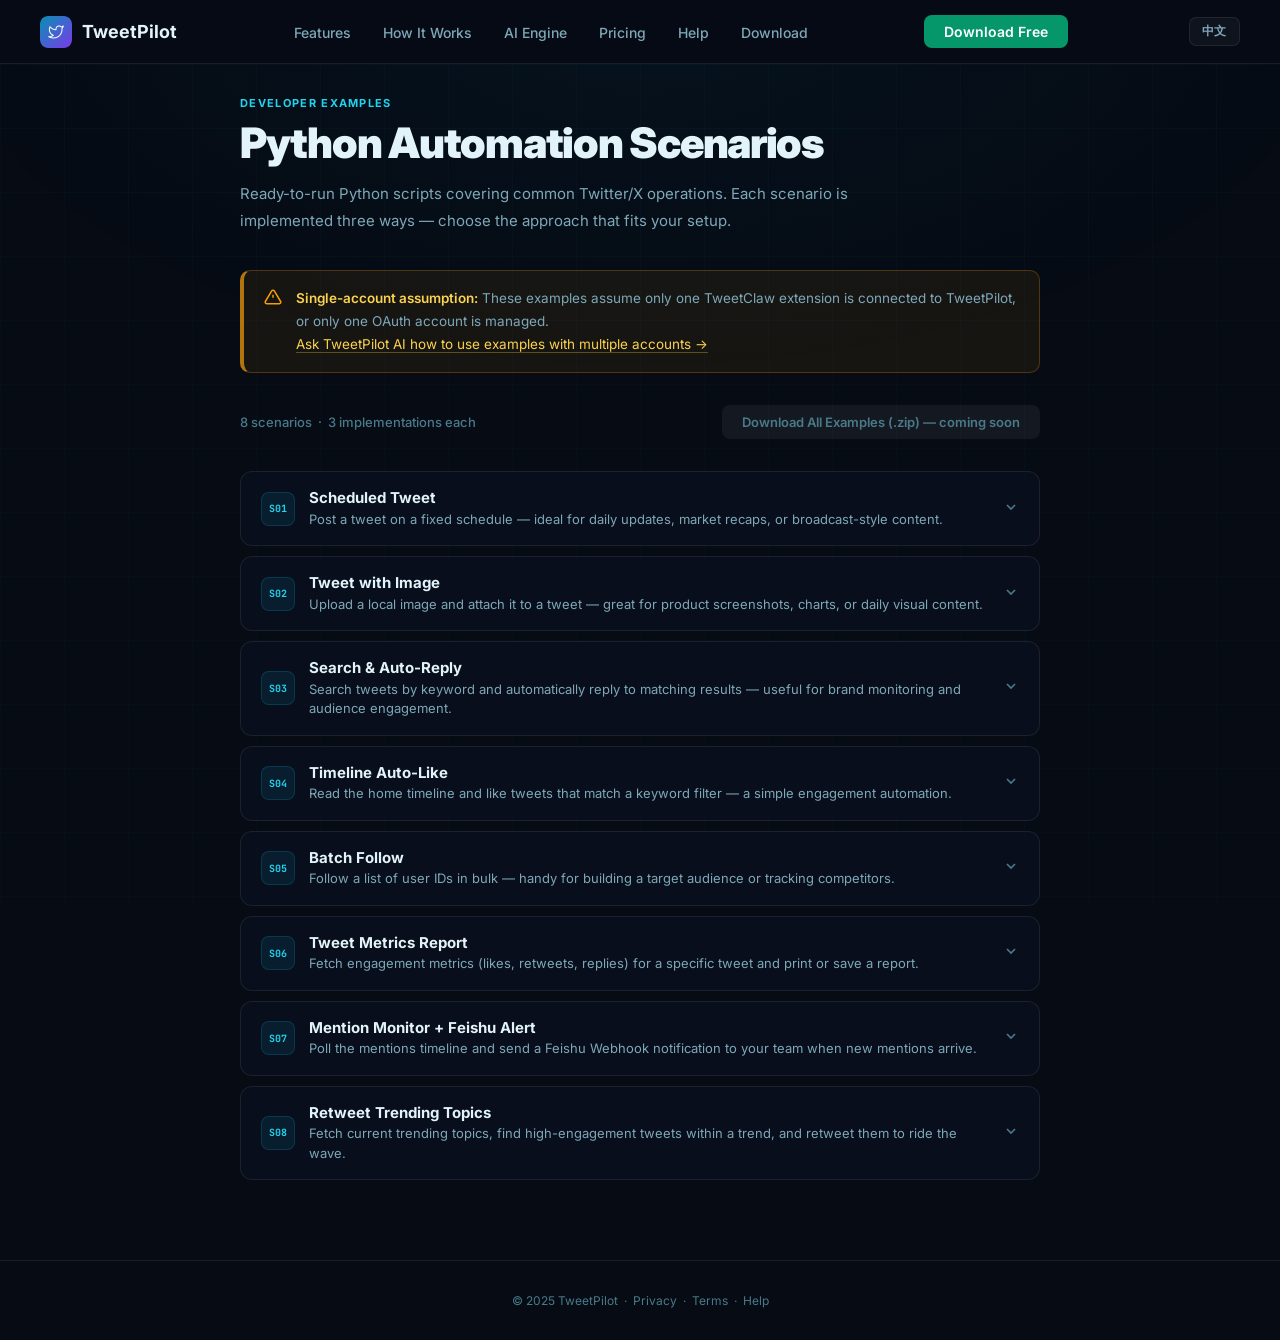
==== examples.html @ fc824ab6 "s07success" ====
<!DOCTYPE html>
<html lang="en" data-title-key="ex.page_title">
<head>
  <meta charset="UTF-8" />
  <meta name="viewport" content="width=device-width, initial-scale=1.0" />
  <title>Scenario Examples — TweetPilot</title>
  <script src="/i18n.js"></script>
  <link rel="icon" type="image/png" href="/logo.png" />
  <link rel="preconnect" href="https://fonts.googleapis.com" />
  <link rel="preconnect" href="https://fonts.gstatic.com" crossorigin />
  <link href="https://fonts.googleapis.com/css2?family=Inter:wght@300;400;500;600;700;800;900&family=JetBrains+Mono:wght@400;500&display=swap" rel="stylesheet" />
  <style>
    *, *::before, *::after { box-sizing: border-box; margin: 0; padding: 0; }
    :root {
      --color-primary: #0891B2; --color-secondary: #22D3EE; --color-cta: #059669; --color-cta-hover: #047857;
      --color-bg: #060B14; --color-bg-2: #0A1220; --color-bg-3: #0E1A2D;
      --color-surface: rgba(255,255,255,0.04); --color-border: rgba(255,255,255,0.08);
      --color-border-bright: rgba(34,211,238,0.25);
      --color-text: #E2F4F9; --color-text-muted: #7EA8B8; --color-text-dim: #4A7A8A;
      --clawbot: #34D399; --xdk: #60A5FA; --http: #A78BFA;
    }
    html { scroll-behavior: smooth; }
    body { font-family: 'Inter', sans-serif; background: var(--color-bg); color: var(--color-text); overflow-x: hidden; -webkit-font-smoothing: antialiased; }
    ::-webkit-scrollbar { width: 6px; } ::-webkit-scrollbar-track { background: var(--color-bg); } ::-webkit-scrollbar-thumb { background: var(--color-primary); border-radius: 3px; }

    .grid-bg { position: fixed; inset: 0; z-index: 0; pointer-events: none;
      background-image: linear-gradient(rgba(8,145,178,0.04) 1px, transparent 1px), linear-gradient(90deg, rgba(8,145,178,0.04) 1px, transparent 1px);
      background-size: 64px 64px; }
    .grid-bg::after { content: ''; position: absolute; inset: 0; background: radial-gradient(ellipse 80% 60% at 50% 0%, rgba(8,145,178,0.06) 0%, transparent 70%); }

    /* ── NAV ── */
    nav { position: fixed; top: 0; left: 0; right: 0; z-index: 100; display: flex; align-items: center; justify-content: space-between;
      padding: 0 40px; height: 64px; background: rgba(6,11,20,0.9); backdrop-filter: blur(20px); border-bottom: 1px solid var(--color-border); }
    .nav-logo { display: flex; align-items: center; gap: 10px; font-size: 18px; font-weight: 700; color: var(--color-text); text-decoration: none; }
    .nav-links { display: flex; align-items: center; gap: 32px; list-style: none; }
    .nav-links a { color: var(--color-text-muted); text-decoration: none; font-size: 14px; font-weight: 500; transition: color 200ms; }
    .nav-links a:hover, .nav-links a.active { color: var(--color-secondary); }
    .nav-cta { background: var(--color-cta); color: white; font-size: 14px; font-weight: 600; padding: 8px 20px; border-radius: 8px; text-decoration: none; transition: all 200ms; }
    .nav-cta:hover { background: var(--color-cta-hover); transform: translateY(-1px); }
    .nav-lang-toggle { background: var(--color-surface); color: var(--color-text-muted); font-size: 12px; font-weight: 700; letter-spacing: 0.05em; padding: 5px 12px; border-radius: 7px; border: 1px solid var(--color-border); cursor: pointer; transition: all 200ms ease; margin-left: 4px; }
    .nav-lang-toggle:hover { color: var(--color-secondary); border-color: var(--color-border-bright); }

    /* ── PAGE WRAPPER ── */
    .page-wrapper { position: relative; z-index: 1; max-width: 880px; margin: 0 auto; padding: 96px 40px 80px; }

    /* ── SECTION HEADER ── */
    .section-badge { font-size: 11px; font-weight: 700; letter-spacing: 0.12em; text-transform: uppercase; color: var(--color-secondary); margin-bottom: 10px; display: block; }
    .section-title { font-size: clamp(26px, 3.5vw, 42px); font-weight: 900; line-height: 1.1; letter-spacing: -0.03em; margin-bottom: 14px; }
    .section-intro { font-size: 15px; color: var(--color-text-muted); line-height: 1.8; margin-bottom: 36px; max-width: 660px; }

    /* ── WARNING BANNER ── */
    .warning-banner {
      display: flex; align-items: flex-start; gap: 14px;
      background: rgba(245,158,11,0.07); border: 1px solid rgba(245,158,11,0.25);
      border-left: 4px solid rgba(245,158,11,0.7);
      border-radius: 10px; padding: 16px 20px; margin-bottom: 32px;
    }
    .warning-banner-icon { flex-shrink: 0; margin-top: 1px; color: #F59E0B; }
    .warning-banner-body { font-size: 13.5px; line-height: 1.7; color: var(--color-text-muted); }
    .warning-banner-body strong { color: #FCD34D; font-weight: 600; }
    .warning-banner-body a { color: #FCD34D; text-decoration: none; border-bottom: 1px solid rgba(252,211,77,0.3); transition: border-color 180ms; }
    .warning-banner-body a:hover { border-color: #FCD34D; }

    /* ── TOP-ROW ACTIONS ── */
    .top-actions { display: flex; align-items: center; justify-content: space-between; flex-wrap: wrap; gap: 12px; margin-bottom: 32px; }
    .top-actions-label { font-size: 13px; color: var(--color-text-dim); font-weight: 500; }
    .btn-download-all {
      display: inline-flex; align-items: center; gap: 8px;
      background: var(--color-cta); color: white; font-size: 13px; font-weight: 600;
      padding: 9px 20px; border-radius: 8px; text-decoration: none; cursor: pointer;
      border: none; transition: all 200ms;
    }
    .btn-download-all:hover { background: var(--color-cta-hover); transform: translateY(-1px); }
    .btn-download-all.disabled { background: rgba(255,255,255,0.06); color: var(--color-text-dim); cursor: default; pointer-events: none; }

    /* ── SCENARIO ACCORDION ── */
    .scenario-list { display: flex; flex-direction: column; gap: 10px; }

    .scenario-card { border: 1px solid var(--color-border); border-radius: 12px; overflow: hidden; background: rgba(10,18,32,0.6); transition: border-color 200ms; }
    .scenario-card:hover { border-color: rgba(8,145,178,0.25); }
    .scenario-card.open { border-color: rgba(8,145,178,0.3); }

    .scenario-header {
      display: flex; align-items: center; gap: 14px;
      padding: 16px 20px; cursor: pointer; user-select: none;
      transition: background 180ms;
    }
    .scenario-header:hover { background: rgba(8,145,178,0.05); }

    .scenario-num {
      flex-shrink: 0; width: 34px; height: 34px; border-radius: 8px;
      background: rgba(8,145,178,0.12); border: 1px solid rgba(8,145,178,0.25);
      color: var(--color-secondary); font-family: 'JetBrains Mono', monospace;
      font-size: 10px; font-weight: 700; display: flex; align-items: center; justify-content: center;
      letter-spacing: 0.02em;
    }
    .scenario-info { flex: 1; min-width: 0; }
    .scenario-name { font-size: 15px; font-weight: 700; color: var(--color-text); line-height: 1.3; }
    .scenario-desc { font-size: 13px; color: var(--color-text-muted); margin-top: 2px; line-height: 1.5; }
    .scenario-chevron { flex-shrink: 0; color: var(--color-text-dim); transition: transform 250ms ease; }
    .scenario-card.open .scenario-chevron { transform: rotate(180deg); }

    /* ── SCENARIO BODY ── */
    .scenario-body { max-height: 0; overflow: hidden; transition: max-height 250ms ease; }
    .scenario-body-inner { padding: 0 20px 20px; border-top: 1px solid var(--color-border); padding-top: 20px; }

    /* ── TAB BAR ── */
    .tab-bar { display: flex; align-items: center; gap: 4px; margin-bottom: 16px; flex-wrap: wrap; }
    .tab-btn {
      display: inline-flex; align-items: center; gap: 6px;
      padding: 6px 14px; border-radius: 7px; font-size: 12px; font-weight: 700;
      letter-spacing: 0.04em; cursor: pointer; border: 1px solid transparent;
      background: rgba(255,255,255,0.04); color: var(--color-text-dim);
      transition: all 180ms; white-space: nowrap;
    }
    .tab-btn:hover { color: var(--color-text-muted); background: rgba(255,255,255,0.07); }
    .tab-btn.active[data-sdk="clawbot"] { background: rgba(52,211,153,0.1); border-color: rgba(52,211,153,0.3); color: var(--clawbot); }
    .tab-btn.active[data-sdk="xdk"]     { background: rgba(96,165,250,0.1); border-color: rgba(96,165,250,0.3); color: var(--xdk); }
    .tab-btn.active[data-sdk="http"]    { background: rgba(167,139,250,0.1); border-color: rgba(167,139,250,0.3); color: var(--http); }

    .tab-dot { width: 6px; height: 6px; border-radius: 50%; background: currentColor; }

    /* ── CODE BLOCK ── */
    .code-wrap { position: relative; margin-bottom: 16px; }
    .code-block {
      background: #0A0F1A; border: 1px solid var(--color-border); border-radius: 10px;
      padding: 20px 20px 20px; overflow-x: auto; overflow-y: auto;
      max-height: 380px; min-height: 120px;
      font-family: 'JetBrains Mono', 'Fira Code', 'Courier New', monospace;
      font-size: 13px; line-height: 1.7; color: #94A3B8;
      white-space: pre;
    }
    .code-block .cm { color: #4A6B8A; font-style: italic; } /* comment */
    .copy-btn {
      position: absolute; top: 10px; right: 10px;
      background: rgba(8,145,178,0.12); border: 1px solid rgba(8,145,178,0.25);
      color: var(--color-text-muted); font-size: 11px; font-weight: 600;
      padding: 4px 10px; border-radius: 6px; cursor: pointer; transition: all 180ms;
    }
    .copy-btn:hover { background: rgba(8,145,178,0.22); color: var(--color-secondary); }

    /* ── HTTP TAB: CURL SUB-LABEL ── */
    .curl-label {
      font-size: 11px; font-weight: 700; letter-spacing: 0.1em; text-transform: uppercase;
      color: var(--color-text-dim); margin: 16px 0 8px;
    }

    /* ── HTTP NOTE ── */
    .http-note {
      display: flex; align-items: flex-start; gap: 8px;
      font-size: 13px; line-height: 1.6; color: var(--color-text-muted);
      background: rgba(96,165,250,0.07); border-left: 3px solid #60A5FA;
      border-radius: 4px; padding: 10px 12px; margin-bottom: 12px;
    }
    .http-note svg { flex-shrink: 0; margin-top: 2px; color: #60A5FA; }
    .http-note a { color: #60A5FA; text-decoration: underline; }

    /* ── PANE VISIBILITY ── */
    .tab-pane { display: none; }
    .tab-pane.active { display: block; }

    /* ── DOWNLOAD ROW ── */
    .download-row { display: flex; align-items: center; flex-wrap: wrap; gap: 8px; margin-top: 4px; }
    .download-row-label { font-size: 12px; color: var(--color-text-dim); margin-right: 4px; }
    .btn-dl {
      display: inline-flex; align-items: center; gap: 5px;
      padding: 5px 12px; border-radius: 6px; font-size: 12px; font-weight: 600;
      border: 1px solid var(--color-border); background: transparent;
      color: var(--color-text-muted); text-decoration: none; cursor: pointer;
      transition: all 180ms;
    }
    .btn-dl:hover { border-color: var(--color-border-bright); color: var(--color-secondary); }
    .btn-dl.clawbot:hover { border-color: rgba(52,211,153,0.4); color: var(--clawbot); }
    .btn-dl.xdk:hover     { border-color: rgba(96,165,250,0.4); color: var(--xdk); }
    .btn-dl.http:hover    { border-color: rgba(167,139,250,0.4); color: var(--http); }
    .btn-dl.coming { opacity: 0.4; cursor: default; pointer-events: none; }

    /* ── FOOTER ── */
    footer { position: relative; z-index: 1; text-align: center; padding: 32px 40px;
      border-top: 1px solid var(--color-border); font-size: 12px; color: var(--color-text-dim); }
    footer a { color: var(--color-text-dim); text-decoration: none; }
    footer a:hover { color: var(--color-secondary); }

    /* ── RESPONSIVE ── */
    @media (max-width: 640px) {
      .page-wrapper { padding: 88px 20px 60px; }
      nav { padding: 0 20px; }
      .nav-links { display: none; }
      .top-actions { flex-direction: column; align-items: flex-start; }
      .scenario-header { padding: 14px 16px; }
      .scenario-body-inner { padding: 0 16px 16px; padding-top: 16px; }
    }
  </style>
</head>
<body>

<div class="grid-bg"></div>

<nav>
  <a class="nav-logo" href="/">
    <img src="logo.png" width="32" height="32" alt="TweetPilot" style="border-radius:8px;" />
    TweetPilot
  </a>
  <ul class="nav-links">
    <li><a href="/#features" data-i18n="nav.features">Features</a></li>
    <li><a href="/#how-it-works" data-i18n="nav.how_it_works">How It Works</a></li>
    <li><a href="/#ai" data-i18n="nav.ai_engine">AI Engine</a></li>
    <li><a href="/pricing.html" data-i18n="nav.pricing">Pricing</a></li>
    <li><a href="/help.html" data-i18n="nav.help">Help</a></li>
    <li><a href="/#download" data-i18n="nav.download">Download</a></li>
  </ul>
  <a class="nav-cta" href="/#download" data-i18n="nav.download_free">Download Free</a>
  <button id="lang-toggle" class="nav-lang-toggle" onclick="toggleLang()" type="button">中文</button>
</nav>

<div class="page-wrapper">

  <!-- ── HEADER ── -->
  <span class="section-badge" data-i18n="ex.badge">Developer Examples</span>
  <h1 class="section-title" data-i18n="ex.title">Python Automation Scenarios</h1>
  <p class="section-intro" data-i18n="ex.intro">Ready-to-run Python scripts covering common Twitter/X operations. Each scenario is implemented three ways — choose the approach that fits your setup.</p>

  <!-- ── WARNING BANNER ── -->
  <div class="warning-banner">
    <div class="warning-banner-icon">
      <svg width="18" height="18" fill="none" stroke="currentColor" stroke-width="2" viewBox="0 0 24 24">
        <path d="M10.29 3.86L1.82 18a2 2 0 001.71 3h16.94a2 2 0 001.71-3L13.71 3.86a2 2 0 00-3.42 0z"/>
        <line x1="12" y1="9" x2="12" y2="13"/><line x1="12" y1="17" x2="12.01" y2="17"/>
      </svg>
    </div>
    <div class="warning-banner-body">
      <span data-i18n-html="ex.warning"><strong>Single-account assumption:</strong> These examples assume only one TweetClaw extension is connected to TweetPilot, or only one OAuth account is managed.</span>
      <br />
      <a href="#" onclick="return false;" data-i18n-html="ex.warning_link">Ask TweetPilot AI how to use examples with multiple accounts &rarr;</a>
    </div>
  </div>

  <!-- ── TOP ACTIONS ── -->
  <div class="top-actions">
    <span class="top-actions-label">8 scenarios &nbsp;·&nbsp; 3 implementations each</span>
    <a class="btn-download-all disabled" href="#" data-i18n="ex.download_all_soon">Download All Examples (.zip) — coming soon</a>
  </div>

  <!-- ── SCENARIO LIST ── -->
  <div class="scenario-list">

    <!-- ───────────── S01 ───────────── -->
    <div class="scenario-card" id="sc-s01">
      <div class="scenario-header" onclick="toggleScenario('s01')">
        <div class="scenario-num">S01</div>
        <div class="scenario-info">
          <div class="scenario-name" data-i18n="ex.s01_name">Scheduled Tweet</div>
          <div class="scenario-desc" data-i18n="ex.s01_desc">Post a tweet on a fixed schedule — ideal for daily updates, market recaps, or broadcast-style content.</div>
        </div>
        <div class="scenario-chevron">
          <svg width="16" height="16" fill="none" stroke="currentColor" stroke-width="2.5" viewBox="0 0 24 24"><polyline points="6 9 12 15 18 9"/></svg>
        </div>
      </div>
      <div class="scenario-body" id="body-s01">
        <div class="scenario-body-inner">
          <div class="tab-bar">
            <button class="tab-btn active" data-sdk="clawbot" onclick="switchTab('s01','clawbot')">
              <span class="tab-dot"></span> ClawBot SDK
            </button>
            <button class="tab-btn" data-sdk="xdk" onclick="switchTab('s01','xdk')">
              <span class="tab-dot"></span> xdk SDK
            </button>
            <button class="tab-btn" data-sdk="http" onclick="switchTab('s01','http')">
              <span class="tab-dot"></span> HTTP REST API
            </button>
          </div>

          <!-- ClawBot pane -->
          <div class="tab-pane active" data-pane="s01-clawbot">
            <div class="code-wrap">
              <pre class="code-block"><span class="cm">"""
S01 · Scheduled Tweet — ClawBot SDK
=====================================
EN: Post via TweetClaw browser extension.
    Add to TweetPilot Task Manager for automatic scheduling.
中文：通过 TweetClaw 浏览器扩展发推。加入任务管理器实现定时自动发送。

Manual run / 手动运行:
  PYTHONPATH="$HOME/.tweetpilot/clawbot" python3 clawbot.py
"""</span>

from datetime import datetime
from clawbot import ClawBotClient

<span class="cm"># ── Config — edit TWEET_TEXT; {date} inserts today's date (YYYY-MM-DD)
# 配置 — 修改 TWEET_TEXT；{date} 将被替换为当天日期</span>
TWEET_TEXT = "Daily update {date} — powered by TweetPilot"


def main():
    client = ClawBotClient()

    <span class="cm"># Auto-select the first connected TweetClaw instance.
    # For multi-account use, ask TweetPilot AI for guidance.
    # 自动选择第一个已连接的 TweetClaw 实例；多账号请询问 TweetPilot AI。</span>
    instances = client.x.status.get_instances()
    instance_id = None
    if isinstance(instances, list) and instances:
        first = instances[0]
        instance_id = first.get("instanceId") or first.get("id")

    text = TWEET_TEXT.format(date=datetime.now().strftime("%Y-%m-%d"))
    result = client.x.actions.create_tweet(text, instance_id=instance_id)

    print(f"Tweet sent / 发推成功: {text}")
    print(f"Result: {result}")


if __name__ == "__main__":
    main()</pre>
              <button class="copy-btn" onclick="copyCode(this)">Copy</button>
            </div>
          </div>

          <!-- xdk pane -->
          <div class="tab-pane" data-pane="s01-xdk">
            <div class="code-wrap">
              <pre class="code-block"><span class="cm">"""
S01 · Scheduled Tweet — xdk SDK
==================================
EN: Post via Twitter OAuth using xdk.
    TweetPilot provides the token automatically — no manual setup.
中文：通过 Twitter OAuth + xdk 客户端发推，TweetPilot 自动提供 token。

pip install xdk requests
"""</span>

import sys
import requests
from datetime import datetime
from xdk import Client

<span class="cm"># ── Config — replace with your Twitter numeric ID
# 配置 — 替换为你的 Twitter 数字 ID（TweetPilot → 账号设置 → 账号 ID）</span>
TWITTER_ID = "YOUR_TWITTER_ID"
TWEET_TEXT = "Daily update {date} — powered by TweetPilot"


def get_access_token(twitter_id: str) -> str:
    <span class="cm"># Fetch OAuth token from TweetPilot rust-bridge (port 20088)
    # 从 TweetPilot rust-bridge（端口 20088）获取 OAuth token</span>
    try:
        resp = requests.post(
            "http://127.0.0.1:20088/api/v1/x/oauth/access-token",
            json={"twitter_id": twitter_id}, timeout=10,
        )
        resp.raise_for_status()
        return resp.json()["access_token"]
    except requests.exceptions.ConnectionError:
        print("ERROR: TweetPilot not running / TweetPilot 未在运行")
        sys.exit(1)
    except requests.exceptions.HTTPError as e:
        print(f"ERROR: {e.response.status_code} — {e.response.text}")
        sys.exit(1)


def main():
    <span class="cm"># Guard: TWITTER_ID must be replaced before running (OAuth accounts only)
    # 运行前检查：TWITTER_ID 必须替换为真实 ID（仅支持 OAuth 授权账号）</span>
    if TWITTER_ID == "YOUR_TWITTER_ID":
        print("ERROR: Set TWITTER_ID to your numeric Twitter ID (OAuth accounts only).")
        print("错误：请将 TWITTER_ID 替换为数字 ID，仅限 TweetPilot 中 x 开头的 OAuth 账号。")
        sys.exit(1)

    <span class="cm"># ⚠️ Must use access_token= (User OAuth 2.0), NOT bearer_token= (read-only App token)
    # ⚠️ 必须用 access_token= 传入，bearer_token= 是只读的 App token，写操作会报错</span>
    client = Client(access_token=get_access_token(TWITTER_ID))
    text   = TWEET_TEXT.format(date=datetime.now().strftime("%Y-%m-%d"))
    result = client.posts.create(body={"text": text})

    print(f"Tweet sent / 发推成功: {text}")
    print(f"Tweet ID: {result.data.id}")


if __name__ == "__main__":
    main()</pre>
              <button class="copy-btn" onclick="copyCode(this)">Copy</button>
            </div>
          </div>

          <!-- HTTP REST pane -->
          <div class="tab-pane" data-pane="s01-http">
            <div class="http-note">
              <svg width="14" height="14" fill="none" stroke="currentColor" stroke-width="2" viewBox="0 0 24 24"><circle cx="12" cy="12" r="10"/><line x1="12" y1="8" x2="12" y2="12"/><line x1="12" y1="16" x2="12.01" y2="16"/></svg>
              <span>This tab shows how to call <strong>TweetPilot LocalBridge</strong> via raw HTTP — the browser extension acts as proxy, no OAuth token needed. To call Twitter's official API directly, refer to <a href="https://developer.x.com/en/docs/x-api" target="_blank">Twitter's official docs</a>.</span>
            </div>
            <div class="http-note" style="font-size:12px;opacity:.75;margin-top:-6px;">
              本 Tab 演示通过裸 HTTP 调用 TweetPilot LocalBridge（浏览器扩展代理），无需 OAuth token。如需直接调用推特官方 API，请参考推特官方文档，网上资料也很丰富，本页不再重复说明。
            </div>
            <div class="code-wrap">
              <pre class="code-block"><span class="cm">"""
S01 · Scheduled Tweet — HTTP REST API (LocalBridge)
=====================================================
EN: Call TweetPilot's LocalBridge REST API directly — no OAuth token needed.
    The browser extension handles authentication transparently.
    Requires TweetClaw extension online in the browser.
中文：直接调用 TweetPilot LocalBridge REST API 发推，无需 OAuth token。
     浏览器扩展自动处理认证，需 TweetClaw 扩展在线。

pip install requests
"""</span>

import sys
import requests
from datetime import datetime

LOCAL_BRIDGE = "http://127.0.0.1:20088"
TWEET_TEXT   = "Daily update {date} — powered by TweetPilot"


def post_tweet(text: str) -> str:
    <span class="cm"># POST /api/v1/x/tweets — LocalBridge proxies to Twitter via browser extension
    # LocalBridge 通过浏览器扩展代理发推，无需手动传 token</span>
    try:
        resp = requests.post(
            f"{LOCAL_BRIDGE}/api/v1/x/tweets",
            json={"text": text},
            timeout=15,
        )
        resp.raise_for_status()
    except requests.exceptions.ConnectionError:
        print("ERROR: TweetPilot not running / TweetPilot 未在运行")
        sys.exit(1)
    except requests.exceptions.HTTPError as e:
        print(f"ERROR: {e.response.status_code} — {e.response.text}")
        sys.exit(1)

    data = resp.json()

    <span class="cm"># LocalBridge returns HTTP 200 even when Twitter rejects the tweet.
    # Must check the response body for GraphQL-level errors (e.g. code 187 = duplicate).
    # LocalBridge 即使推特拒绝也返回 HTTP 200，必须检查响应体中的 GraphQL 错误。</span>
    errors = data.get("data", {}).get("errors")
    if errors:
        for err in errors:
            print(f"ERROR: Twitter rejected — code {err.get('code')}: {err.get('message')}")
        sys.exit(1)

    try:
        return data["data"]["data"]["create_tweet"]["tweet_results"]["result"]["rest_id"]
    except (KeyError, TypeError):
        return "unknown"


def main():
    text     = TWEET_TEXT.format(date=datetime.now().strftime("%Y-%m-%d"))
    tweet_id = post_tweet(text)
    print(f"Tweet sent / 发推成功: {text}")
    print(f"Tweet ID: {tweet_id}")


if __name__ == "__main__":
    main()</pre>
              <button class="copy-btn" onclick="copyCode(this)">Copy</button>
            </div>
            <div class="curl-label" data-i18n="ex.curl_label">Equivalent curl command</div>
            <div class="code-wrap">
              <pre class="code-block"><span class="cm"># Post a tweet via TweetPilot LocalBridge — no token needed
# 通过 TweetPilot LocalBridge 发推，无需 token</span>
curl -s -X POST http://127.0.0.1:20088/api/v1/x/tweets \
  -H "Content-Type: application/json" \
  -d '{"text": "Daily update — powered by TweetPilot"}'</pre>
              <button class="copy-btn" onclick="copyCode(this)">Copy</button>
            </div>
          </div>

          <!-- Download row -->
          <div class="download-row">
            <span class="download-row-label">↓</span>
            <a class="btn-dl clawbot" href="/examples/s01_scheduled_tweet/s01_scheduled_tweet_clawbot.py" download="s01_scheduled_tweet_clawbot.py"><svg width="12" height="12" fill="none" stroke="currentColor" stroke-width="2.5" viewBox="0 0 24 24"><path d="M21 15v4a2 2 0 01-2 2H5a2 2 0 01-2-2v-4"/><polyline points="7 10 12 15 17 10"/><line x1="12" y1="15" x2="12" y2="3"/></svg> clawbot.py</a>
            <a class="btn-dl xdk" href="/examples/s01_scheduled_tweet/s01_scheduled_tweet_xdk.py" download="s01_scheduled_tweet_xdk.py"><svg width="12" height="12" fill="none" stroke="currentColor" stroke-width="2.5" viewBox="0 0 24 24"><path d="M21 15v4a2 2 0 01-2 2H5a2 2 0 01-2-2v-4"/><polyline points="7 10 12 15 17 10"/><line x1="12" y1="15" x2="12" y2="3"/></svg> xdk.py</a>
            <a class="btn-dl http" href="/examples/s01_scheduled_tweet/s01_scheduled_tweet_http_rest.py" download="s01_scheduled_tweet_http_rest.py"><svg width="12" height="12" fill="none" stroke="currentColor" stroke-width="2.5" viewBox="0 0 24 24"><path d="M21 15v4a2 2 0 01-2 2H5a2 2 0 01-2-2v-4"/><polyline points="7 10 12 15 17 10"/><line x1="12" y1="15" x2="12" y2="3"/></svg> http_rest.py</a>
          </div>
        </div>
      </div>
    </div>

    <!-- ───────────── S02 ───────────── -->
    <div class="scenario-card" id="sc-s02">
      <div class="scenario-header" onclick="toggleScenario('s02')">
        <div class="scenario-num">S02</div>
        <div class="scenario-info">
          <div class="scenario-name" data-i18n="ex.s02_name">Tweet with Image</div>
          <div class="scenario-desc" data-i18n="ex.s02_desc">Upload a local image and attach it to a tweet — great for product screenshots, charts, or daily visual content.</div>
        </div>
        <div class="scenario-chevron"><svg width="16" height="16" fill="none" stroke="currentColor" stroke-width="2.5" viewBox="0 0 24 24"><polyline points="6 9 12 15 18 9"/></svg></div>
      </div>
      <div class="scenario-body" id="body-s02">
        <div class="scenario-body-inner">
          <div class="tab-bar">
            <button class="tab-btn active" data-sdk="clawbot" onclick="switchTab('s02','clawbot')"><span class="tab-dot"></span> ClawBot SDK</button>
            <button class="tab-btn" data-sdk="xdk" onclick="switchTab('s02','xdk')"><span class="tab-dot"></span> xdk SDK</button>
            <button class="tab-btn" data-sdk="http" onclick="switchTab('s02','http')"><span class="tab-dot"></span> HTTP REST API</button>
          </div>
          <div class="tab-pane active" data-pane="s02-clawbot">
            <div class="code-wrap">
              <pre class="code-block"><span class="cm">"""
S02 · Tweet with Image — ClawBot SDK
======================================
EN: Upload a local image and post it as a tweet via browser extension.
    ClawBot handles chunked upload + tweet creation in one call.
    Requires TweetClaw extension online in the browser.
中文：通过浏览器扩展上传本地图片并发推。
     ClawBot 封装了分块上传和发推的完整流程，一行调用即可完成。

pip install requests  (clawbot pre-installed via TweetPilot)
"""</span>

import sys, os
from clawbot import ClawBotClient

IMAGE_PATH = "image.jpg"  <span class="cm"># ← Replace / 替换为你的图片路径</span>
TWEET_TEXT = "🚀 TweetPilot v1 is live — the Social AI Agent built for X.\nAutomate posts, replies, likes & research while you stay focused.\nBuilt for creators, builders & teams → tweetpilot.ai"


def main():
    if not os.path.exists(IMAGE_PATH):
        print(f"ERROR: Image not found: {IMAGE_PATH}")
        sys.exit(1)

    client = ClawBotClient()

    <span class="cm"># Resolve instance_id for multi-extension environments
    # 多扩展实例环境下，获取第一个可用的 instanceId</span>
    instances   = client.x.status.get_instances()
    instance_id = None
    if isinstance(instances, list) and instances:
        instance_id = instances[0].get("instanceId") or instances[0].get("id")

    <span class="cm"># post_tweet() uploads the image then creates the tweet in one call
    # post_tweet() 内部自动完成上传 + 发推，无需手动处理 media_id</span>
    result = client.media.post_tweet(
        text=TWEET_TEXT,
        file_paths=[IMAGE_PATH],
        instance_id=instance_id,
    )
    print(f"Tweet sent / 发推成功: {TWEET_TEXT}")
    print(f"Result: {result}")


if __name__ == "__main__":
    main()</pre>
              <button class="copy-btn" onclick="copyCode(this)">Copy</button>
            </div>
          </div>

          <div class="tab-pane" data-pane="s02-xdk">
            <div class="code-wrap">
              <pre class="code-block"><span class="cm">"""
S02 · Tweet with Image — xdk SDK
===================================
EN: Upload image via Twitter media API and attach to a tweet.
    TweetPilot provides the OAuth access token automatically.
    Requires OAuth account authorized in TweetPilot (x-prefix accounts).
    Note: media.upload() requires the 'media.write' OAuth scope.
中文：通过 Twitter media API 上传图片并发推。
     TweetPilot 自动提供 OAuth token，需 x 开头的 OAuth 授权账号。
     注：media.upload() 需要 media.write OAuth scope。

pip install xdk requests
"""</span>

import sys, os, base64
import requests
from xdk import Client

TWITTER_ID = "YOUR_TWITTER_ID"  <span class="cm"># ← OAuth account numeric ID / OAuth 账号数字 ID</span>
IMAGE_PATH = "image.jpg"        <span class="cm"># ← Replace / 替换为你的图片路径</span>
TWEET_TEXT = "🚀 TweetPilot v1 is live — the Social AI Agent built for X.\nAutomate posts, replies, likes & research while you stay focused.\nBuilt for creators, builders & teams → tweetpilot.ai"


def get_access_token(twitter_id):
    try:
        resp = requests.post(
            "http://127.0.0.1:20088/api/v1/x/oauth/access-token",
            json={"twitter_id": twitter_id}, timeout=10,
        )
        resp.raise_for_status()
        return resp.json()["access_token"]
    except requests.exceptions.ConnectionError:
        print("ERROR: TweetPilot not running / TweetPilot 未在运行")
        sys.exit(1)
    except requests.exceptions.HTTPError as e:
        print(f"ERROR: {e.response.status_code} — {e.response.text}")
        sys.exit(1)


def main():
    if TWITTER_ID == "YOUR_TWITTER_ID":
        print("ERROR: Set TWITTER_ID to your numeric Twitter ID (OAuth accounts only).")
        sys.exit(1)
    if not os.path.exists(IMAGE_PATH):
        print(f"ERROR: Image not found: {IMAGE_PATH}")
        sys.exit(1)

    <span class="cm"># Must use access_token= (User OAuth 2.0), NOT bearer_token= (read-only)
    # 必须用 access_token= 传入，bearer_token= 是只读的 App token</span>
    client = Client(access_token=get_access_token(TWITTER_ID))

    <span class="cm"># Read image and base64-encode for Twitter media API (requires media.write scope)
    # 读取图片并 base64 编码（需要 media.write scope）</span>
    with open(IMAGE_PATH, "rb") as f:
        media_b64 = base64.b64encode(f.read()).decode()

    upload_result = client.media.upload(body={
        "media": media_b64,
        "media_category": "tweet_image",
    })
    media_id = (upload_result.data["id"] if isinstance(upload_result.data, dict)
                else upload_result.data.id)

    result = client.posts.create(body={
        "text": TWEET_TEXT,
        "media": {"media_ids": [media_id]},
    })
    tweet_id = result.data["id"] if isinstance(result.data, dict) else result.data.id
    print(f"Tweet sent / 发推成功: {TWEET_TEXT[:50]}...")
    print(f"Tweet ID: {tweet_id}")


if __name__ == "__main__":
    main()</pre>
              <button class="copy-btn" onclick="copyCode(this)">Copy</button>
            </div>
          </div>

          <div class="tab-pane" data-pane="s02-http">
            <div class="http-note">
              <svg width="14" height="14" fill="none" stroke="currentColor" stroke-width="2" viewBox="0 0 24 24"><circle cx="12" cy="12" r="10"/><line x1="12" y1="8" x2="12" y2="12"/><line x1="12" y1="16" x2="12.01" y2="16"/></svg>
              <span>Calls <strong>LocalBridge task API</strong> for image upload (browser extension proxy), then posts tweet. To use Twitter's official media API directly, see <a href="https://developer.x.com/en/docs/x-api" target="_blank">Twitter docs</a>.</span>
            </div>
            <div class="http-note" style="font-size:12px;opacity:.75;margin-top:-6px;">
              通过 LocalBridge task API 上传图片（浏览器扩展代理），再发推。如需直接调用推特官方媒体 API，请参考推特官方文档。
            </div>
            <div class="code-wrap">
              <pre class="code-block"><span class="cm">"""
S02 · Tweet with Image — HTTP REST API (LocalBridge)
pip install requests
"""</span>

import sys, os, time, mimetypes
import requests

LOCAL_BRIDGE = "http://127.0.0.1:20088"
IMAGE_PATH   = "image.jpg"  <span class="cm"># ← Replace / 替换为你的图片路径</span>
TWEET_TEXT   = "Check this out — powered by TweetPilot"


def get_instance_id():
    resp = requests.get(f"{LOCAL_BRIDGE}/api/v1/x/instances", timeout=10)
    resp.raise_for_status()
    instances = resp.json()
    if not instances:
        print("ERROR: No TweetClaw instance connected"); sys.exit(1)
    return instances[0]["instanceId"]


def upload_image(path, instance_id):
    <span class="cm"># Step 1: create task / 创建任务</span>
    task_id = requests.post(f"{LOCAL_BRIDGE}/api/v1/tasks", json={
        "clientName": "tweetClaw", "instanceId": instance_id,
        "taskKind": "x.media_upload", "inputMode": "chunked_binary", "params": {},
    }, timeout=10).json()["taskId"]

    <span class="cm"># Step 2: upload file (single chunk for images &lt; 5 MB) / 上传文件</span>
    with open(path, "rb") as f: data = f.read()
    requests.put(f"{LOCAL_BRIDGE}/api/v1/tasks/{task_id}/input/0",
        data=data, headers={"Content-Type": "application/octet-stream"}, timeout=30).raise_for_status()

    <span class="cm"># Step 3: seal → start → poll → result</span>
    ct = mimetypes.guess_type(path)[0] or "image/jpeg"
    requests.post(f"{LOCAL_BRIDGE}/api/v1/tasks/{task_id}/seal",
        json={"totalParts": 1, "totalBytes": len(data), "contentType": ct}, timeout=10).raise_for_status()
    requests.post(f"{LOCAL_BRIDGE}/api/v1/tasks/{task_id}/start", timeout=10).raise_for_status()

    deadline = time.time() + 60
    while time.time() &lt; deadline:
        st = requests.get(f"{LOCAL_BRIDGE}/api/v1/tasks/{task_id}", timeout=10).json()
        if st["state"] == "completed": break
        if st["state"] in ("failed","cancelled"):
            print(f"ERROR: {st.get('errorMessage')}"); sys.exit(1)
        time.sleep(2)

    result = requests.get(f"{LOCAL_BRIDGE}/api/v1/tasks/{task_id}/result", timeout=10).json()
    return result["mediaId"]


def main():
    if not os.path.exists(IMAGE_PATH):
        print(f"ERROR: Image not found: {IMAGE_PATH}"); sys.exit(1)
    try:
        instance_id = get_instance_id()
    except requests.exceptions.ConnectionError:
        print("ERROR: TweetPilot not running"); sys.exit(1)

    print(f"Uploading / 上传中: {IMAGE_PATH}")
    media_id = upload_image(IMAGE_PATH, instance_id)
    print(f"Upload done / 上传完成, media_id: {media_id}")

    resp = requests.post(f"{LOCAL_BRIDGE}/api/v1/x/tweets",
        json={"text": TWEET_TEXT, "media_ids": [media_id]}, timeout=15)
    resp.raise_for_status()
    data = resp.json()
    errors = data.get("data", {}).get("errors")
    if errors:
        for e in errors: print(f"ERROR: code {e.get('code')}: {e.get('message')}")
        sys.exit(1)
    try:
        tweet_id = data["data"]["data"]["create_tweet"]["tweet_results"]["result"]["rest_id"]
    except (KeyError, TypeError):
        tweet_id = "unknown"
    print(f"Tweet sent / 发推成功: {TWEET_TEXT}")
    print(f"Tweet ID: {tweet_id}")


if __name__ == "__main__":
    main()</pre>
              <button class="copy-btn" onclick="copyCode(this)">Copy</button>
            </div>
            <div class="curl-label" data-i18n="ex.curl_label">Equivalent curl command</div>
            <div class="code-wrap">
              <pre class="code-block"><span class="cm"># Step 1: Get instance ID / 获取实例 ID</span>
INSTANCE=$(curl -s http://127.0.0.1:20088/api/v1/x/instances \
  | python3 -c "import sys,json; print(json.load(sys.stdin)[0]['instanceId'])")

<span class="cm"># Step 2: Create upload task / 创建上传任务</span>
TASK_ID=$(curl -s -X POST http://127.0.0.1:20088/api/v1/tasks \
  -H "Content-Type: application/json" \
  -d "{\"clientName\":\"tweetClaw\",\"instanceId\":\"$INSTANCE\",\"taskKind\":\"x.media_upload\",\"inputMode\":\"chunked_binary\",\"params\":{}}" \
  | python3 -c "import sys,json; print(json.load(sys.stdin)['taskId'])")

<span class="cm"># Step 3: Upload image / 上传图片</span>
curl -s -X PUT http://127.0.0.1:20088/api/v1/tasks/$TASK_ID/input/0 \
  -H "Content-Type: application/octet-stream" \
  --data-binary @image.jpg

<span class="cm"># Step 4: Seal + Start / 封装并启动任务</span>
SIZE=$(wc -c &lt; image.jpg | tr -d ' ')
curl -s -X POST http://127.0.0.1:20088/api/v1/tasks/$TASK_ID/seal \
  -H "Content-Type: application/json" \
  -d "{\"totalParts\":1,\"totalBytes\":$SIZE,\"contentType\":\"image/jpeg\"}"
curl -s -X POST http://127.0.0.1:20088/api/v1/tasks/$TASK_ID/start

<span class="cm"># Step 5: Get media_id from result / 从结果中提取 media_id</span>
MEDIA_ID=$(curl -s http://127.0.0.1:20088/api/v1/tasks/$TASK_ID/result \
  | python3 -c "import sys,json; print(json.load(sys.stdin)['mediaId'])")

<span class="cm"># Step 6: Post tweet with image / 带图发推</span>
curl -s -X POST http://127.0.0.1:20088/api/v1/x/tweets \
  -H "Content-Type: application/json" \
  -d "{\"text\":\"Check this out — powered by TweetPilot\",\"media_ids\":[\"$MEDIA_ID\"]}"</pre>
              <button class="copy-btn" onclick="copyCode(this)">Copy</button>
            </div>
          </div>

          <div class="download-row">
            <span class="download-row-label">↓</span>
            <a class="btn-dl clawbot" href="/examples/s02_tweet_with_image/s02_tweet_with_image_clawbot.py" download="s02_tweet_with_image_clawbot.py"><svg width="12" height="12" fill="none" stroke="currentColor" stroke-width="2.5" viewBox="0 0 24 24"><path d="M21 15v4a2 2 0 01-2 2H5a2 2 0 01-2-2v-4"/><polyline points="7 10 12 15 17 10"/><line x1="12" y1="15" x2="12" y2="3"/></svg> clawbot.py</a>
            <a class="btn-dl xdk" href="/examples/s02_tweet_with_image/s02_tweet_with_image_xdk.py" download="s02_tweet_with_image_xdk.py"><svg width="12" height="12" fill="none" stroke="currentColor" stroke-width="2.5" viewBox="0 0 24 24"><path d="M21 15v4a2 2 0 01-2 2H5a2 2 0 01-2-2v-4"/><polyline points="7 10 12 15 17 10"/><line x1="12" y1="15" x2="12" y2="3"/></svg> xdk.py</a>
            <a class="btn-dl http" href="/examples/s02_tweet_with_image/s02_tweet_with_image_http_rest.py" download="s02_tweet_with_image_http_rest.py"><svg width="12" height="12" fill="none" stroke="currentColor" stroke-width="2.5" viewBox="0 0 24 24"><path d="M21 15v4a2 2 0 01-2 2H5a2 2 0 01-2-2v-4"/><polyline points="7 10 12 15 17 10"/><line x1="12" y1="15" x2="12" y2="3"/></svg> http_rest.py</a>
          </div>
        </div>
      </div>
    </div>

    <!-- ───────────── S03 ───────────── -->
    <div class="scenario-card" id="sc-s03">
      <div class="scenario-header" onclick="toggleScenario('s03')">
        <div class="scenario-num">S03</div>
        <div class="scenario-info">
          <div class="scenario-name" data-i18n="ex.s03_name">Search &amp; Auto-Reply</div>
          <div class="scenario-desc" data-i18n="ex.s03_desc">Search tweets by keyword and automatically reply to matching results — useful for brand monitoring and audience engagement.</div>
        </div>
        <div class="scenario-chevron"><svg width="16" height="16" fill="none" stroke="currentColor" stroke-width="2.5" viewBox="0 0 24 24"><polyline points="6 9 12 15 18 9"/></svg></div>
      </div>
      <div class="scenario-body" id="body-s03">
        <div class="scenario-body-inner">
          <div class="tab-bar">
            <button class="tab-btn active" data-sdk="clawbot" onclick="switchTab('s03','clawbot')"><span class="tab-dot"></span> ClawBot SDK</button>
            <button class="tab-btn" data-sdk="xdk" onclick="switchTab('s03','xdk')"><span class="tab-dot"></span> xdk SDK</button>
            <button class="tab-btn" data-sdk="http" onclick="switchTab('s03','http')"><span class="tab-dot"></span> HTTP REST API</button>
          </div>
          <div class="tab-pane active" data-pane="s03-clawbot">
            <div class="http-note" style="border-color:#F59E0B;background:rgba(245,158,11,0.07);">
              <svg width="14" height="14" fill="none" stroke="#F59E0B" stroke-width="2" viewBox="0 0 24 24"><circle cx="12" cy="12" r="10"/><line x1="12" y1="8" x2="12" y2="12"/><line x1="12" y1="16" x2="12.01" y2="16"/></svg>
              <span style="color:#FCD34D;"><strong>Rate-limit warning:</strong> Only the <strong>first matching tweet</strong> is replied to per run. Replying to many tweets at once risks spam detection or account suspension. Use TweetPilot's scheduler to run this every 30+ minutes.</span>
            </div>
            <div class="http-note" style="border-color:#F59E0B;background:rgba(245,158,11,0.07);font-size:12px;opacity:.8;margin-top:-6px;">
              ⚠️ 每次只回复第一条匹配推文。批量回复极易触发推特限流或封号。建议配合 TweetPilot 定时任务，每 30 分钟以上执行一次。
            </div>
            <div class="code-wrap">
              <pre class="code-block"><span class="cm">"""
S03 · Search & Auto-Reply — ClawBot SDK
==========================================
EN: Search tweets by keyword, reply ONLY to the first result.
    ⚠️ Replying to many tweets at once risks rate-limiting or suspension.
    Requires TweetClaw extension online in the browser.
中文：按关键词搜索推文，只回复第一条。
     ⚠️ 批量回复极易触发限流，建议每 30 分钟以上定时执行。

pip install requests  (clawbot pre-installed via TweetPilot)
"""</span>

import sys
from clawbot import ClawBotClient

SEARCH_QUERY = "TweetPilot"  <span class="cm"># ← Keyword / 搜索关键词</span>
REPLY_TEXT   = "Thanks for mentioning us! 🙌 — TweetPilot"


def main():
    client = ClawBotClient()
    instances   = client.x.status.get_instances()
    instance_id = None
    if isinstance(instances, list) and instances:
        instance_id = instances[0].get("instanceId") or instances[0].get("id")

    print(f'Searching: "{SEARCH_QUERY}"')
    tweets = client.x.search.search_tweets(SEARCH_QUERY, count=5, instance_id=instance_id)

    if not tweets:
        print("No tweets found / 未找到相关推文"); return

    <span class="cm"># ⚠️ Reply ONLY to the first tweet — never loop over all results
    # ⚠️ 只回复第一条，不循环全部结果</span>
    tweet = tweets[0]
    print(f"Replying to {tweet.id}: {(tweet.text or '')[:60]!r}")
    try:
        result = client.x.actions.reply(tweet_id=tweet.id, text=REPLY_TEXT, instance_id=instance_id)
        print(f"Done / 完成: {result}")
    except Exception as e:
        print(f"Failed / 失败: {e}")
        sys.exit(1)


if __name__ == "__main__":
    main()</pre>
              <button class="copy-btn" onclick="copyCode(this)">Copy</button>
            </div>
          </div>

          <div class="tab-pane" data-pane="s03-xdk">
            <div class="http-note" style="border-color:#F59E0B;background:rgba(245,158,11,0.07);">
              <svg width="14" height="14" fill="none" stroke="#F59E0B" stroke-width="2" viewBox="0 0 24 24"><circle cx="12" cy="12" r="10"/><line x1="12" y1="8" x2="12" y2="12"/><line x1="12" y1="16" x2="12.01" y2="16"/></svg>
              <span style="color:#FCD34D;"><strong>Rate-limit warning:</strong> Only the <strong>first matching tweet</strong> is replied to per run. Schedule this every 30+ minutes.</span>
            </div>
            <div class="http-note" style="border-color:#F59E0B;background:rgba(245,158,11,0.07);font-size:12px;opacity:.8;margin-top:-6px;">
              ⚠️ 每次只回复第一条匹配推文，建议配合定时任务每 30 分钟以上执行一次。
            </div>
            <div class="code-wrap">
              <pre class="code-block"><span class="cm">"""
S03 · Search & Auto-Reply — xdk SDK
=======================================
EN: Search recent tweets via Twitter API v2, reply to the first replyable result.
    Tries each result in order; skips retweets and reply-restricted tweets.
    Requires OAuth account authorized in TweetPilot Account Settings.
中文：通过 Twitter API v2 搜索推文，回复第一条可回复的推文。
     按顺序尝试，自动跳过转发和有回复限制的推文。

pip install xdk requests
"""</span>

import sys
import requests
from xdk import Client

TWITTER_ID   = "YOUR_TWITTER_ID"  <span class="cm"># ← OAuth account numeric ID</span>
SEARCH_QUERY = "TweetPilot"
REPLY_TEXT   = "Thanks for mentioning us! 🙌 — TweetPilot"


def get_access_token(twitter_id):
    try:
        resp = requests.post("http://127.0.0.1:20088/api/v1/x/oauth/access-token",
            json={"twitter_id": twitter_id}, timeout=10)
        resp.raise_for_status()
        return resp.json()["access_token"]
    except requests.exceptions.ConnectionError:
        print("ERROR: TweetPilot not running"); sys.exit(1)
    except requests.exceptions.HTTPError as e:
        print(f"ERROR: {e.response.status_code} — {e.response.text}"); sys.exit(1)


def main():
    if TWITTER_ID == "YOUR_TWITTER_ID":
        print("ERROR: Set TWITTER_ID to your numeric Twitter ID (OAuth only).")
        sys.exit(1)

    <span class="cm"># Must use access_token= (User OAuth 2.0), NOT bearer_token= (read-only)</span>
    client = Client(access_token=get_access_token(TWITTER_ID))

    print(f'Searching: "{SEARCH_QUERY}"')
    first_page = next(iter(client.posts.search_recent(query=SEARCH_QUERY, max_results=10)), None)
    tweets = (first_page.data or []) if first_page else []

    if not tweets:
        print("No tweets found / 未找到相关推文"); return

    <span class="cm"># Try each tweet; skip RTs; on 403 (reply restricted) move to next.
    # 逐条尝试；跳过转发；遇到 403（回复被限制）换下一条。</span>
    replied = False
    for t in tweets:
        t_text   = (t.get("text") if isinstance(t, dict) else getattr(t, "text", "") or "")
        tweet_id = (t.get("id")   if isinstance(t, dict) else t.id)
        if t_text.startswith("RT @"):
            continue
        print(f"Trying {tweet_id}: {t_text[:60]!r}")
        try:
            result = client.posts.create(body={
                "text":  REPLY_TEXT,
                "reply": {"in_reply_to_tweet_id": tweet_id},
            })
            reply_id = (result.data["id"] if isinstance(result.data, dict) else result.data.id)
            print(f"Done / 完成, reply ID: {reply_id}")
            replied = True
            break
        except Exception as e:
            err = getattr(getattr(e, "response", None), "text", str(e))
            print(f"  Skipped: {err}")
            continue

    if not replied:
        print("Failed / 失败: no replyable tweet found / 搜索结果中无可回复推文")
        sys.exit(1)


if __name__ == "__main__":
    main()</pre>
        print(f"Failed / 失败: {e}")
        sys.exit(1)


if __name__ == "__main__":
    main()</pre>
    main()</pre>
              <button class="copy-btn" onclick="copyCode(this)">Copy</button>
            </div>
          </div>

          <div class="tab-pane" data-pane="s03-http">
            <div class="http-note">
              <svg width="14" height="14" fill="none" stroke="currentColor" stroke-width="2" viewBox="0 0 24 24"><circle cx="12" cy="12" r="10"/><line x1="12" y1="8" x2="12" y2="12"/><line x1="12" y1="16" x2="12.01" y2="16"/></svg>
              <span>Calls <strong>LocalBridge REST API</strong> — browser extension acts as proxy, no OAuth token needed. To call Twitter's official API directly, see <a href="https://developer.x.com/en/docs/x-api" target="_blank">Twitter docs</a>.</span>
            </div>
            <div class="http-note" style="border-color:#F59E0B;background:rgba(245,158,11,0.07);">
              <svg width="14" height="14" fill="none" stroke="#F59E0B" stroke-width="2" viewBox="0 0 24 24"><circle cx="12" cy="12" r="10"/><line x1="12" y1="8" x2="12" y2="12"/><line x1="12" y1="16" x2="12.01" y2="16"/></svg>
              <span style="color:#FCD34D;"><strong>Rate-limit warning:</strong> Only the <strong>first matching tweet</strong> is replied to per run. Schedule every 30+ minutes. / ⚠️ 每次只回复第一条，建议每 30 分钟以上定时执行一次。</span>
            </div>
            <div class="code-wrap">
              <pre class="code-block"><span class="cm">"""
S03 · Search & Auto-Reply — HTTP REST API (LocalBridge)
EN: Search tweets via LocalBridge, reply ONLY to the first result.
    ⚠️ Replying to many tweets at once risks rate-limiting or suspension.
pip install requests
"""</span>

import sys
import requests

LOCAL_BRIDGE = "http://127.0.0.1:20088"
SEARCH_QUERY = "TweetPilot"  <span class="cm"># ← Keyword / 搜索关键词</span>
REPLY_TEXT   = "Thanks for mentioning us! 🙌 — TweetPilot"


def search_tweets(query, count):
    try:
        resp = requests.get(f"{LOCAL_BRIDGE}/api/v1/x/search",
            params={"query": query, "count": count}, timeout=15)
        resp.raise_for_status()
    except requests.exceptions.ConnectionError:
        print("ERROR: TweetPilot not running"); sys.exit(1)
    except requests.exceptions.HTTPError as e:
        print(f"ERROR: {e.response.status_code}"); sys.exit(1)

    tweets = []
    try:
        instructions = (resp.json().get("data", {})
            .get("data", {})
            .get("search_by_raw_query", {}).get("search_timeline", {})
            .get("timeline", {}).get("instructions", []))
        for instr in instructions:
            for entry in instr.get("entries", []):
                r = entry.get("content", {}).get("itemContent", {}).get("tweet_results", {}).get("result", {})
                if not r: continue
                t = r.get("tweet") or r
                rid = t.get("rest_id") or r.get("rest_id")
                if rid:
                    tweets.append({"id": rid, "text": t.get("legacy", {}).get("full_text", "")})
    except Exception as e:
        print(f"WARNING: parse error: {e}")
    return tweets


def reply_to_tweet(tweet_id, text):
    resp = requests.post(f"{LOCAL_BRIDGE}/api/v1/x/replies",
        json={"tweetId": tweet_id, "text": text}, timeout=15)
    resp.raise_for_status()
    data = resp.json()
    errors = data.get("data", {}).get("errors")
    if errors:
        raise RuntimeError("; ".join(f"code {e.get('code')}: {e.get('message')}" for e in errors))
    try:
        return data["data"]["data"]["create_tweet"]["tweet_results"]["result"]["rest_id"]
    except (KeyError, TypeError):
        return "unknown"


def main():
    print(f'Searching: "{SEARCH_QUERY}"')
    tweets = search_tweets(SEARCH_QUERY, count=10)
    if not tweets:
        print("No tweets found / 未找到相关推文"); sys.exit(1)

    <span class="cm"># Try each tweet; skip RTs; on failure move to next.
    # 逐条尝试；跳过转发；失败则换下一条。</span>
    replied = False
    for tweet in tweets:
        if tweet["text"].startswith("RT @"):
            continue
        print(f"Trying tweet {tweet['id']}: {tweet['text'][:60]!r}")
        try:
            reply_id = reply_to_tweet(tweet["id"], REPLY_TEXT)
            print(f"Done / 完成, reply ID: {reply_id}")
            replied = True
            break
        except Exception as e:
            print(f"  Skipped: {e}"); continue

    if not replied:
        print("Failed / 失败: no replyable tweet found / 搜索结果中无可回复推文")
        sys.exit(1)


if __name__ == "__main__":
    main()</pre>
              <button class="copy-btn" onclick="copyCode(this)">Copy</button>
            </div>
            <div class="curl-label" data-i18n="ex.curl_label">Equivalent curl command</div>
            <div class="code-wrap">
              <pre class="code-block"><span class="cm"># Step 1: Search tweets / 搜索推文</span>
curl -s "http://127.0.0.1:20088/api/v1/x/search?query=TweetPilot&count=5"

<span class="cm"># Step 2: Reply to a tweet / 回复推文（替换 TWEET_ID）</span>
curl -s -X POST http://127.0.0.1:20088/api/v1/x/replies \
  -H "Content-Type: application/json" \
  -d '{"tweetId": "TWEET_ID", "text": "Thanks for mentioning us! — TweetPilot"}'</pre>
              <button class="copy-btn" onclick="copyCode(this)">Copy</button>
            </div>
          </div>

          <div class="download-row">
            <span class="download-row-label">↓</span>
            <a class="btn-dl clawbot" href="/examples/s03_search_and_reply/s03_search_and_reply_clawbot.py" download="s03_search_and_reply_clawbot.py"><svg width="12" height="12" fill="none" stroke="currentColor" stroke-width="2.5" viewBox="0 0 24 24"><path d="M21 15v4a2 2 0 01-2 2H5a2 2 0 01-2-2v-4"/><polyline points="7 10 12 15 17 10"/><line x1="12" y1="15" x2="12" y2="3"/></svg> clawbot.py</a>
            <a class="btn-dl xdk" href="/examples/s03_search_and_reply/s03_search_and_reply_xdk.py" download="s03_search_and_reply_xdk.py"><svg width="12" height="12" fill="none" stroke="currentColor" stroke-width="2.5" viewBox="0 0 24 24"><path d="M21 15v4a2 2 0 01-2 2H5a2 2 0 01-2-2v-4"/><polyline points="7 10 12 15 17 10"/><line x1="12" y1="15" x2="12" y2="3"/></svg> xdk.py</a>
            <a class="btn-dl http" href="/examples/s03_search_and_reply/s03_search_and_reply_http_rest.py" download="s03_search_and_reply_http_rest.py"><svg width="12" height="12" fill="none" stroke="currentColor" stroke-width="2.5" viewBox="0 0 24 24"><path d="M21 15v4a2 2 0 01-2 2H5a2 2 0 01-2-2v-4"/><polyline points="7 10 12 15 17 10"/><line x1="12" y1="15" x2="12" y2="3"/></svg> http_rest.py</a>
          </div>
        </div>
      </div>
    </div>

    <!-- ───────────── S04 ───────────── -->
    <div class="scenario-card" id="sc-s04">
      <div class="scenario-header" onclick="toggleScenario('s04')">
        <div class="scenario-num">S04</div>
        <div class="scenario-info">
          <div class="scenario-name" data-i18n="ex.s04_name">Timeline Auto-Like</div>
          <div class="scenario-desc" data-i18n="ex.s04_desc">Read the home timeline and like tweets that match a keyword filter — a simple engagement automation.</div>
        </div>
        <div class="scenario-chevron"><svg width="16" height="16" fill="none" stroke="currentColor" stroke-width="2.5" viewBox="0 0 24 24"><polyline points="6 9 12 15 18 9"/></svg></div>
      </div>
      <div class="scenario-body" id="body-s04">
        <div class="scenario-body-inner">
          <div class="tab-bar">
            <button class="tab-btn active" data-sdk="clawbot" onclick="switchTab('s04','clawbot')"><span class="tab-dot"></span> ClawBot SDK</button>
            <button class="tab-btn" data-sdk="xdk" onclick="switchTab('s04','xdk')"><span class="tab-dot"></span> xdk SDK</button>
            <button class="tab-btn" data-sdk="http" onclick="switchTab('s04','http')"><span class="tab-dot"></span> HTTP REST API</button>
          </div>
          <div class="tab-pane active" data-pane="s04-clawbot">
            <div class="http-note" style="border-color:#F59E0B;background:rgba(245,158,11,0.07);">
              <svg width="14" height="14" fill="none" stroke="#F59E0B" stroke-width="2" viewBox="0 0 24 24"><circle cx="12" cy="12" r="10"/><line x1="12" y1="8" x2="12" y2="12"/><line x1="12" y1="16" x2="12.01" y2="16"/></svg>
              <span style="color:#FCD34D;"><strong>Rate-limit warning:</strong> Only likes <strong>ONE matching tweet</strong> per run. Schedule every 30+ minutes. / ⚠️ 每次只点赞一条，建议每 30 分钟以上定时执行一次。</span>
            </div>
            <div class="code-wrap">
              <pre class="code-block"><span class="cm">"""
S04 · Timeline Auto-Like — ClawBot SDK
EN: Read home timeline, like ONLY the first tweet matching a keyword.
    ⚠️ Only ONE like per run — schedule every 30+ min to avoid rate-limits.
中文：读取主页时间线，只点赞第一条匹配关键词的推文。⚠️ 每次只点赞一条。

pip install requests  (clawbot pre-installed via TweetPilot)
"""</span>

import sys
from clawbot import ClawBotClient

KEYWORD = "AI"  <span class="cm"># ← Keyword filter (case-insensitive), "" = like first tweet / 关键词（空=点赞第一条）</span>


def main():
    client = ClawBotClient()
    instances   = client.x.status.get_instances()
    instance_id = None
    if isinstance(instances, list) and instances:
        instance_id = instances[0].get("instanceId") or instances[0].get("id")

    print("Fetching timeline / 获取时间线...")
    tweets = client.x.timeline.list_timeline_tweets(instance_id=instance_id)
    if not tweets:
        print("No tweets in timeline / 时间线为空"); return

    <span class="cm"># Find the first matching tweet — like ONLY that one
    # 找到第一条匹配推文，只点赞这一条</span>
    target = next(
        (t for t in tweets if not KEYWORD or KEYWORD.lower() in (t.text or "").lower()),
        None
    )
    if not target:
        print(f'No tweet matched "{KEYWORD}" / 未找到包含关键词的推文'); return

    print(f"Liking {target.id}: {(target.text or '')[:60]!r}")
    try:
        result = client.x.actions.like(tweet_id=target.id, instance_id=instance_id)
        print(f"Done / 完成: {result}")
    except Exception as e:
        print(f"Failed / 失败: {e}")
        sys.exit(1)


if __name__ == "__main__":
    main()</pre>
              <button class="copy-btn" onclick="copyCode(this)">Copy</button>
            </div>
          </div>

          <div class="tab-pane" data-pane="s04-xdk">
            <div class="http-note" style="border-color:#F59E0B;background:rgba(245,158,11,0.07);">
              <svg width="14" height="14" fill="none" stroke="#F59E0B" stroke-width="2" viewBox="0 0 24 24"><circle cx="12" cy="12" r="10"/><line x1="12" y1="8" x2="12" y2="12"/><line x1="12" y1="16" x2="12.01" y2="16"/></svg>
              <span style="color:#FCD34D;"><strong>Rate-limit warning:</strong> Only likes <strong>ONE matching tweet</strong> per run. Schedule every 30+ minutes. / ⚠️ 每次只点赞一条，建议每 30 分钟以上定时执行一次。</span>
            </div>
            <div class="code-wrap">
              <pre class="code-block"><span class="cm">"""
S04 · Timeline Auto-Like — xdk SDK
EN: Read home timeline via Twitter API v2, like ONLY the first matching tweet.
    ⚠️ Only ONE like per run — schedule every 30+ min to avoid rate-limits.
    Requires OAuth account authorized in TweetPilot (x-prefix accounts).
中文：通过 Twitter API v2 读取主页时间线，只点赞第一条匹配推文。

pip install xdk requests
"""</span>

import sys
import requests
from xdk import Client

TWITTER_ID = "YOUR_TWITTER_ID"  <span class="cm"># ← OAuth account numeric ID</span>
KEYWORD    = "AI"               <span class="cm"># ← Keyword filter, "" = like first tweet</span>


def get_access_token(twitter_id):
    try:
        resp = requests.post("http://127.0.0.1:20088/api/v1/x/oauth/access-token",
            json={"twitter_id": twitter_id}, timeout=10)
        resp.raise_for_status()
        return resp.json()["access_token"]
    except requests.exceptions.ConnectionError:
        print("ERROR: TweetPilot not running"); sys.exit(1)
    except requests.exceptions.HTTPError as e:
        print(f"ERROR: {e.response.status_code} — {e.response.text}"); sys.exit(1)


def main():
    if TWITTER_ID == "YOUR_TWITTER_ID":
        print("ERROR: Set TWITTER_ID to your numeric Twitter ID (OAuth only).")
        sys.exit(1)

    <span class="cm"># Must use access_token= (User OAuth 2.0), NOT bearer_token= (read-only)
    # 必须用 access_token= 传入，bearer_token= 是只读的 App token</span>
    client = Client(access_token=get_access_token(TWITTER_ID))

    print("Fetching timeline / 获取时间线...")
    target = None
    try:
        for page in client.users.get_timeline(id=TWITTER_ID, max_results=20):
            for tweet in (page.data or []):
                if not KEYWORD or KEYWORD.lower() in (tweet.text or "").lower():
                    target = tweet
                    break
            if target: break
    except Exception as e:
        print(f"ERROR: {e}"); sys.exit(1)

    if not target:
        print(f'No tweet matched "{KEYWORD}" / 未找到包含关键词的推文'); return

    print(f"Liking {target.id}: {(target.text or '')[:60]!r}")
    try:
        client.users.like_post(id=TWITTER_ID, body={"tweet_id": target.id})
        print(f"Done / 完成: liked tweet {target.id}")
    except Exception as e:
        print(f"Failed / 失败: {e}")
        sys.exit(1)


if __name__ == "__main__":
    main()</pre>
              <button class="copy-btn" onclick="copyCode(this)">Copy</button>
            </div>
          </div>

          <div class="tab-pane" data-pane="s04-http">
            <div class="http-note">
              <svg width="14" height="14" fill="none" stroke="currentColor" stroke-width="2" viewBox="0 0 24 24"><circle cx="12" cy="12" r="10"/><line x1="12" y1="8" x2="12" y2="12"/><line x1="12" y1="16" x2="12.01" y2="16"/></svg>
              <span>Calls <strong>LocalBridge REST API</strong> — browser extension acts as proxy, no OAuth token needed. To call Twitter's official API directly, see <a href="https://developer.x.com/en/docs/x-api" target="_blank">Twitter docs</a>.</span>
            </div>
            <div class="http-note" style="border-color:#F59E0B;background:rgba(245,158,11,0.07);">
              <svg width="14" height="14" fill="none" stroke="#F59E0B" stroke-width="2" viewBox="0 0 24 24"><circle cx="12" cy="12" r="10"/><line x1="12" y1="8" x2="12" y2="12"/><line x1="12" y1="16" x2="12.01" y2="16"/></svg>
              <span style="color:#FCD34D;"><strong>Rate-limit warning:</strong> Only likes ONE matching tweet per run. Schedule every 30+ min. / ⚠️ 每次只点赞一条，建议每 30 分钟以上执行一次。</span>
            </div>
            <div class="code-wrap">
              <pre class="code-block"><span class="cm">"""
S04 · Timeline Auto-Like — HTTP REST API (LocalBridge)
EN: Read home timeline via LocalBridge, like ONLY the first matching tweet.
    ⚠️ Only ONE like per run — schedule every 30+ min to avoid rate-limits.
pip install requests
"""</span>

import sys
import requests

LOCAL_BRIDGE = "http://127.0.0.1:20088"
KEYWORD      = "AI"  <span class="cm"># ← Keyword filter, "" = like first tweet / 关键词（空=点赞第一条）</span>


def get_timeline():
    try:
        resp = requests.get(f"{LOCAL_BRIDGE}/api/v1/x/timeline", timeout=15)
        resp.raise_for_status()
    except requests.exceptions.ConnectionError:
        print("ERROR: TweetPilot not running"); sys.exit(1)
    except requests.exceptions.HTTPError as e:
        print(f"ERROR: {e.response.status_code}"); sys.exit(1)

    tweets = []
    try:
        instructions = (resp.json().get("data", {}).get("data", {}).get("home", {})
            .get("home_timeline_urt", {}).get("instructions", []))
        for instr in instructions:
            for entry in instr.get("entries", []):
                r = entry.get("content", {}).get("itemContent", {}).get("tweet_results", {}).get("result", {})
                if not r: continue
                t = r.get("tweet") or r
                rid = t.get("rest_id") or r.get("rest_id")
                if rid:
                    tweets.append({"id": rid, "text": t.get("legacy", {}).get("full_text", "")})
    except Exception as e:
        print(f"WARNING: parse error: {e}")
    return tweets


def main():
    print("Fetching timeline / 获取时间线...")
    tweets = get_timeline()
    if not tweets:
        print("No tweets in timeline / 时间线为空"); return

    <span class="cm"># Find the first matching tweet — like ONLY that one
    # 找到第一条匹配推文，只点赞这一条</span>
    target = next(
        (t for t in tweets if not KEYWORD or KEYWORD.lower() in t["text"].lower()),
        None
    )
    if not target:
        print(f'No tweet matched "{KEYWORD}" / 未找到包含关键词的推文'); return

    print(f"Liking {target['id']}: {target['text'][:60]!r}")
    try:
        resp = requests.post(f"{LOCAL_BRIDGE}/api/v1/x/likes",
            json={"tweetId": target["id"]}, timeout=15)
        resp.raise_for_status()
        if resp.json().get("ok"):
            print(f"Done / 完成: liked tweet {target['id']}")
        else:
            print(f"Failed / 失败: {resp.json()}")
            sys.exit(1)
    except Exception as e:
        print(f"Failed / 失败: {e}")
        sys.exit(1)


if __name__ == "__main__":
    main()</pre>
              <button class="copy-btn" onclick="copyCode(this)">Copy</button>
            </div>
            <div class="curl-label" data-i18n="ex.curl_label">Equivalent curl command</div>
            <div class="code-wrap">
              <pre class="code-block"><span class="cm"># Step 1: Fetch timeline / 获取时间线</span>
curl -s http://127.0.0.1:20088/api/v1/x/timeline

<span class="cm"># Step 2: Like a tweet / 点赞推文（替换 TWEET_ID）</span>
curl -s -X POST http://127.0.0.1:20088/api/v1/x/likes \
  -H "Content-Type: application/json" \
  -d '{"tweetId": "TWEET_ID"}'</pre>
              <button class="copy-btn" onclick="copyCode(this)">Copy</button>
            </div>
          </div>

          <div class="download-row">
            <span class="download-row-label">↓</span>
            <a class="btn-dl clawbot" href="/examples/s04_timeline_auto_like/s04_timeline_auto_like_clawbot.py" download="s04_timeline_auto_like_clawbot.py"><svg width="12" height="12" fill="none" stroke="currentColor" stroke-width="2.5" viewBox="0 0 24 24"><path d="M21 15v4a2 2 0 01-2 2H5a2 2 0 01-2-2v-4"/><polyline points="7 10 12 15 17 10"/><line x1="12" y1="15" x2="12" y2="3"/></svg> clawbot.py</a>
            <a class="btn-dl xdk" href="/examples/s04_timeline_auto_like/s04_timeline_auto_like_xdk.py" download="s04_timeline_auto_like_xdk.py"><svg width="12" height="12" fill="none" stroke="currentColor" stroke-width="2.5" viewBox="0 0 24 24"><path d="M21 15v4a2 2 0 01-2 2H5a2 2 0 01-2-2v-4"/><polyline points="7 10 12 15 17 10"/><line x1="12" y1="15" x2="12" y2="3"/></svg> xdk.py</a>
            <a class="btn-dl http" href="/examples/s04_timeline_auto_like/s04_timeline_auto_like_http_rest.py" download="s04_timeline_auto_like_http_rest.py"><svg width="12" height="12" fill="none" stroke="currentColor" stroke-width="2.5" viewBox="0 0 24 24"><path d="M21 15v4a2 2 0 01-2 2H5a2 2 0 01-2-2v-4"/><polyline points="7 10 12 15 17 10"/><line x1="12" y1="15" x2="12" y2="3"/></svg> http_rest.py</a>
          </div>
        </div>
      </div>
    </div>

    <!-- ───────────── S05 ───────────── -->
    <div class="scenario-card" id="sc-s05">
      <div class="scenario-header" onclick="toggleScenario('s05')">
        <div class="scenario-num">S05</div>
        <div class="scenario-info">
          <div class="scenario-name" data-i18n="ex.s05_name">Batch Follow</div>
          <div class="scenario-desc" data-i18n="ex.s05_desc">Follow a list of user IDs in bulk — handy for building a target audience or tracking competitors.</div>
        </div>
        <div class="scenario-chevron"><svg width="16" height="16" fill="none" stroke="currentColor" stroke-width="2.5" viewBox="0 0 24 24"><polyline points="6 9 12 15 18 9"/></svg></div>
      </div>
      <div class="scenario-body" id="body-s05">
        <div class="scenario-body-inner">
          <div class="tab-bar">
            <button class="tab-btn active" data-sdk="clawbot" onclick="switchTab('s05','clawbot')"><span class="tab-dot"></span> ClawBot SDK</button>
            <button class="tab-btn" data-sdk="xdk" onclick="switchTab('s05','xdk')"><span class="tab-dot"></span> xdk SDK</button>
            <button class="tab-btn" data-sdk="http" onclick="switchTab('s05','http')"><span class="tab-dot"></span> HTTP REST API</button>
          </div>
          <div class="tab-pane active" data-pane="s05-clawbot">
            <div class="code-wrap">
              <pre class="code-block"><span class="cm">"""
S05 · Batch Follow — ClawBot SDK
EN: Follow a list of user IDs in bulk via the TweetClaw browser extension.
    Adds a delay between each follow to avoid rate-limiting.
中文：通过 TweetClaw 浏览器扩展批量关注一组用户 ID，每次关注间隔等待。

pip install requests  (clawbot pre-installed via TweetPilot)
"""</span>

import sys, time
from clawbot import ClawBotClient

TARGET_IDS = [
    "44196397",   <span class="cm"># @elonmusk</span>
    "783214",     <span class="cm"># @x</span>
]
DELAY_SECONDS = 5  <span class="cm"># ← seconds between each follow / 每次关注间隔秒数</span>


def main():
    client = ClawBotClient()
    instances   = client.x.status.get_instances()
    instance_id = None
    if isinstance(instances, list) and instances:
        instance_id = instances[0].get("instanceId") or instances[0].get("id")

    for i, user_id in enumerate(TARGET_IDS):
        print(f"Following {user_id} ({i + 1}/{len(TARGET_IDS)})...")
        try:
            <span class="cm"># follow() → POST /api/v1/x/follows via LocalBridge</span>
            result = client.x.actions.follow(user_id=user_id, instance_id=instance_id)
            print(f"  Done / 完成: {result}")
        except Exception as e:
            print(f"  Failed / 失败: {e}"); sys.exit(1)
        if i &lt; len(TARGET_IDS) - 1:
            time.sleep(DELAY_SECONDS)

    print(f"\nAll done / 全部完成: followed {len(TARGET_IDS)} users")


if __name__ == "__main__":
    main()</pre>
              <button class="copy-btn" onclick="copyCode(this)">Copy</button>
            </div>
          </div>
          <div class="tab-pane" data-pane="s05-xdk">
            <div class="code-wrap">
              <pre class="code-block"><span class="cm">"""
S05 · Batch Follow — xdk SDK
EN: Follow a list of user IDs in bulk via Twitter API v2.
    Adds a delay between each follow to avoid rate-limiting.
    Requires OAuth account authorized in TweetPilot.
中文：通过 Twitter API v2 批量关注一组用户 ID，每次关注间隔等待。

pip install xdk requests
"""</span>

import sys, time, requests
from xdk import Client

TWITTER_ID    = "YOUR_TWITTER_ID"  <span class="cm"># ← OAuth account numeric ID / OAuth 账号数字 ID</span>
TARGET_IDS    = ["44196397", "783214"]  <span class="cm"># ← IDs to follow / 要关注的用户 ID 列表</span>
DELAY_SECONDS = 5


def get_access_token(twitter_id):
    try:
        resp = requests.post("http://127.0.0.1:20088/api/v1/x/oauth/access-token",
            json={"twitter_id": twitter_id}, timeout=10)
        resp.raise_for_status()
        return resp.json()["access_token"]
    except requests.exceptions.ConnectionError:
        print("ERROR: TweetPilot not running"); sys.exit(1)
    except requests.exceptions.HTTPError as e:
        print(f"ERROR: {e.response.status_code} — {e.response.text}"); sys.exit(1)


def main():
    if TWITTER_ID == "YOUR_TWITTER_ID":
        print("ERROR: Set TWITTER_ID to your numeric Twitter ID."); sys.exit(1)

    <span class="cm"># Must use access_token= (User OAuth 2.0), NOT bearer_token= (read-only)</span>
    client = Client(access_token=get_access_token(TWITTER_ID))

    for i, target_id in enumerate(TARGET_IDS):
        print(f"Following {target_id} ({i + 1}/{len(TARGET_IDS)})...")
        try:
            <span class="cm"># follow_user requires your own user ID + target user ID</span>
            client.users.follow_user(id=TWITTER_ID, body={"target_user_id": target_id})
            print(f"  Done / 完成: followed {target_id}")
        except Exception as e:
            body = e.response.text if hasattr(e, "response") and e.response else ""
            print(f"  Failed / 失败: {body or e}"); sys.exit(1)
        if i &lt; len(TARGET_IDS) - 1:
            time.sleep(DELAY_SECONDS)

    print(f"\nAll done / 全部完成: followed {len(TARGET_IDS)} users")


if __name__ == "__main__":
    main()</pre>
              <button class="copy-btn" onclick="copyCode(this)">Copy</button>
            </div>
          </div>
          <div class="tab-pane" data-pane="s05-http">
            <div class="http-note">
              <svg width="14" height="14" fill="none" stroke="currentColor" stroke-width="2" viewBox="0 0 24 24"><circle cx="12" cy="12" r="10"/><line x1="12" y1="8" x2="12" y2="12"/><line x1="12" y1="16" x2="12.01" y2="16"/></svg>
              <span>Calls <strong>LocalBridge REST API</strong> — browser extension acts as proxy, no OAuth token needed. To call Twitter's official API directly, see <a href="https://developer.x.com/en/docs/x-api" target="_blank">Twitter docs</a>.</span>
            </div>
            <div class="code-wrap">
              <pre class="code-block"><span class="cm">"""
S05 · Batch Follow — HTTP REST API (LocalBridge)
EN: Follow a list of user IDs in bulk via LocalBridge.
    Adds a delay between each follow to avoid rate-limiting.
pip install requests
"""</span>

import sys, time, requests

LOCAL_BRIDGE  = "http://127.0.0.1:20088"
TARGET_IDS    = ["44196397", "783214"]  <span class="cm"># ← IDs to follow / 要关注的用户 ID 列表</span>
DELAY_SECONDS = 5


def follow_user(user_id):
    <span class="cm"># POST /api/v1/x/follows — body: {"userId": "..."}</span>
    try:
        resp = requests.post(f"{LOCAL_BRIDGE}/api/v1/x/follows",
            json={"userId": user_id}, timeout=15)
        resp.raise_for_status()
    except requests.exceptions.ConnectionError:
        print("ERROR: TweetPilot not running"); sys.exit(1)
    except requests.exceptions.HTTPError as e:
        print(f"ERROR: {e.response.status_code} — {e.response.text}"); sys.exit(1)
    data = resp.json()
    if not data.get("ok") and not data.get("success"):
        raise RuntimeError(f"Follow failed: {data}")


def main():
    for i, user_id in enumerate(TARGET_IDS):
        print(f"Following {user_id} ({i + 1}/{len(TARGET_IDS)})...")
        try:
            follow_user(user_id)
            print(f"  Done / 完成: followed {user_id}")
        except Exception as e:
            print(f"  Failed / 失败: {e}"); sys.exit(1)
        if i &lt; len(TARGET_IDS) - 1:
            time.sleep(DELAY_SECONDS)

    print(f"\nAll done / 全部完成: followed {len(TARGET_IDS)} users")


if __name__ == "__main__":
    main()</pre>
              <button class="copy-btn" onclick="copyCode(this)">Copy</button>
            </div>
            <div class="curl-label" data-i18n="ex.curl_label">Equivalent curl command</div>
            <div class="code-wrap">
              <pre class="code-block"><span class="cm"># Follow a user via LocalBridge / 通过 LocalBridge 关注用户（替换 USER_ID）</span>
curl -s -X POST http://127.0.0.1:20088/api/v1/x/follows \
  -H "Content-Type: application/json" \
  -d '{"userId": "USER_ID"}'</pre>
              <button class="copy-btn" onclick="copyCode(this)">Copy</button>
            </div>
          </div>
          <div class="download-row">
            <span class="download-row-label">↓</span>
            <a class="btn-dl clawbot" href="/examples/s05_batch_follow/s05_batch_follow_clawbot.py" download="s05_batch_follow_clawbot.py"><svg width="12" height="12" fill="none" stroke="currentColor" stroke-width="2.5" viewBox="0 0 24 24"><path d="M21 15v4a2 2 0 01-2 2H5a2 2 0 01-2-2v-4"/><polyline points="7 10 12 15 17 10"/><line x1="12" y1="15" x2="12" y2="3"/></svg> clawbot.py</a>
            <a class="btn-dl xdk" href="/examples/s05_batch_follow/s05_batch_follow_xdk.py" download="s05_batch_follow_xdk.py"><svg width="12" height="12" fill="none" stroke="currentColor" stroke-width="2.5" viewBox="0 0 24 24"><path d="M21 15v4a2 2 0 01-2 2H5a2 2 0 01-2-2v-4"/><polyline points="7 10 12 15 17 10"/><line x1="12" y1="15" x2="12" y2="3"/></svg> xdk.py</a>
            <a class="btn-dl http" href="/examples/s05_batch_follow/s05_batch_follow_http_rest.py" download="s05_batch_follow_http_rest.py"><svg width="12" height="12" fill="none" stroke="currentColor" stroke-width="2.5" viewBox="0 0 24 24"><path d="M21 15v4a2 2 0 01-2 2H5a2 2 0 01-2-2v-4"/><polyline points="7 10 12 15 17 10"/><line x1="12" y1="15" x2="12" y2="3"/></svg> http_rest.py</a>
          </div>
        </div>
      </div>
    </div>

    <!-- ───────────── S06 ───────────── -->
    <div class="scenario-card" id="sc-s06">
      <div class="scenario-header" onclick="toggleScenario('s06')">
        <div class="scenario-num">S06</div>
        <div class="scenario-info">
          <div class="scenario-name" data-i18n="ex.s06_name">Tweet Metrics Report</div>
          <div class="scenario-desc" data-i18n="ex.s06_desc">Fetch engagement metrics (likes, retweets, replies) for a specific tweet and print or save a report.</div>
        </div>
        <div class="scenario-chevron"><svg width="16" height="16" fill="none" stroke="currentColor" stroke-width="2.5" viewBox="0 0 24 24"><polyline points="6 9 12 15 18 9"/></svg></div>
      </div>
      <div class="scenario-body" id="body-s06">
        <div class="scenario-body-inner">
          <div class="tab-bar">
            <button class="tab-btn active" data-sdk="clawbot" onclick="switchTab('s06','clawbot')"><span class="tab-dot"></span> ClawBot SDK</button>
            <button class="tab-btn" data-sdk="xdk" onclick="switchTab('s06','xdk')"><span class="tab-dot"></span> xdk SDK</button>
            <button class="tab-btn" data-sdk="http" onclick="switchTab('s06','http')"><span class="tab-dot"></span> HTTP REST API</button>
          </div>
          <div class="tab-pane active" data-pane="s06-clawbot">
            <div class="code-wrap">
              <pre class="code-block"><span class="cm">"""
S06 · Tweet Metrics Report — ClawBot SDK
EN: Fetch engagement metrics for a tweet via TweetClaw browser extension.
    Metrics live in the raw GraphQL "legacy" field.
中文：通过 TweetClaw 浏览器扩展获取指定推文的互动数据（点赞/转推/回复/书签）。

pip install requests  (clawbot pre-installed via TweetPilot)
"""</span>

import sys
from clawbot import ClawBotClient

TWEET_ID = "1234567890123456789"  <span class="cm"># ← Replace with target tweet ID / 替换为目标推文 ID</span>


def main():
    client = ClawBotClient()
    instances   = client.x.status.get_instances()
    instance_id = None
    if isinstance(instances, list) and instances:
        instance_id = instances[0].get("instanceId") or instances[0].get("id")

    print(f"Fetching tweet {TWEET_ID}...")
    try:
        <span class="cm"># get_tweet() fetches full tweet object; metrics are in tweet.raw["legacy"]</span>
        tweet = client.x.tweets.get_tweet(tweet_id=TWEET_ID, instance_id=instance_id)
    except Exception as e:
        print(f"ERROR: {e}"); sys.exit(1)

    if not tweet or not tweet.id:
        print("ERROR: Tweet not found / 未找到该推文"); sys.exit(1)

    legacy = tweet.raw.get("legacy", {})
    print(f"\n── Tweet Metrics Report / 推文互动报告 ──")
    print(f"ID        : {tweet.id}")
    print(f"Author    : @{tweet.author_screen_name}")
    print(f"Text      : {(tweet.text or '')[:120]}")
    print(f"Likes     : {legacy.get('favorite_count', 'N/A')}")
    print(f"Retweets  : {legacy.get('retweet_count',  'N/A')}")
    print(f"Replies   : {legacy.get('reply_count',    'N/A')}")
    print(f"Quotes    : {legacy.get('quote_count',    'N/A')}")
    print(f"Bookmarks : {legacy.get('bookmark_count', 'N/A')}")


if __name__ == "__main__":
    main()</pre>
              <button class="copy-btn" onclick="copyCode(this)">Copy</button>
            </div>
          </div>
          <div class="tab-pane" data-pane="s06-xdk">
            <div class="code-wrap">
              <pre class="code-block"><span class="cm">"""
S06 · Tweet Metrics Report — xdk SDK
EN: Fetch engagement metrics via Twitter API v2 public_metrics field.
    Requires OAuth account authorized in TweetPilot.
中文：通过 Twitter API v2 public_metrics 字段获取推文互动数据。

pip install xdk requests
"""</span>

import sys, requests
from xdk import Client

TWITTER_ID = "YOUR_TWITTER_ID"       <span class="cm"># ← OAuth account numeric ID / OAuth 账号数字 ID</span>
TWEET_ID   = "1234567890123456789"   <span class="cm"># ← Replace with target tweet ID / 替换为目标推文 ID</span>


def get_access_token(twitter_id):
    try:
        resp = requests.post("http://127.0.0.1:20088/api/v1/x/oauth/access-token",
            json={"twitter_id": twitter_id}, timeout=10)
        resp.raise_for_status()
        return resp.json()["access_token"]
    except requests.exceptions.ConnectionError:
        print("ERROR: TweetPilot not running"); sys.exit(1)
    except requests.exceptions.HTTPError as e:
        print(f"ERROR: {e.response.status_code} — {e.response.text}"); sys.exit(1)


def main():
    if TWITTER_ID == "YOUR_TWITTER_ID":
        print("ERROR: Set TWITTER_ID to your numeric Twitter ID."); sys.exit(1)

    client = Client(access_token=get_access_token(TWITTER_ID))
    print(f"Fetching tweet {TWEET_ID}...")
    try:
        <span class="cm"># get_by_id with public_metrics returns likes/retweets/replies/impressions</span>
        resp = client.posts.get_by_id(id=TWEET_ID,
            tweet_fields=["public_metrics", "text", "author_id"])
    except Exception as e:
        body = e.response.text if hasattr(e, "response") and e.response else ""
        print(f"ERROR: {body or e}"); sys.exit(1)

    tweet = resp.data if hasattr(resp, "data") else resp
    if not tweet:
        print("ERROR: Tweet not found"); sys.exit(1)

    <span class="cm"># xdk may return a dict or an object — handle both</span>
    text    = tweet.get("text", "") if isinstance(tweet, dict) else (tweet.text or "")
    metrics = tweet.get("public_metrics", {}) if isinstance(tweet, dict) else (tweet.public_metrics or {})
    m = metrics if isinstance(metrics, dict) else {}

    print(f"\n── Tweet Metrics Report / 推文互动报告 ──")
    print(f"ID          : {TWEET_ID}")
    print(f"Text        : {text[:120]}")
    print(f"Likes       : {m.get('like_count',       'N/A')}")
    print(f"Retweets    : {m.get('retweet_count',    'N/A')}")
    print(f"Replies     : {m.get('reply_count',      'N/A')}")
    print(f"Quotes      : {m.get('quote_count',      'N/A')}")
    print(f"Impressions : {m.get('impression_count', 'N/A')}")


if __name__ == "__main__":
    main()</pre>
              <button class="copy-btn" onclick="copyCode(this)">Copy</button>
            </div>
          </div>
          <div class="tab-pane" data-pane="s06-http">
            <div class="http-note">
              <svg width="14" height="14" fill="none" stroke="currentColor" stroke-width="2" viewBox="0 0 24 24"><circle cx="12" cy="12" r="10"/><line x1="12" y1="8" x2="12" y2="12"/><line x1="12" y1="16" x2="12.01" y2="16"/></svg>
              <span>Calls <strong>LocalBridge REST API</strong> — browser extension acts as proxy, no OAuth token needed. To call Twitter's official API directly, see <a href="https://developer.x.com/en/docs/x-api" target="_blank">Twitter docs</a>.</span>
            </div>
            <div class="code-wrap">
              <pre class="code-block"><span class="cm">"""
S06 · Tweet Metrics Report — HTTP REST API (LocalBridge)
EN: Fetch tweet engagement metrics via LocalBridge GET /api/v1/x/tweets.
    Metrics live in the GraphQL response under the "legacy" key.
pip install requests
"""</span>

import sys, requests

LOCAL_BRIDGE = "http://127.0.0.1:20088"
TWEET_ID     = "1234567890123456789"  <span class="cm"># ← Replace with target tweet ID / 替换为目标推文 ID</span>


def get_tweet(tweet_id):
    <span class="cm"># GET /api/v1/x/tweets?tweetId=&lt;id&gt;
    # Response: {"success": true, "data": {"data": {"threaded_conversation_with_injections_v2": {...}}}}</span>
    try:
        resp = requests.get(f"{LOCAL_BRIDGE}/api/v1/x/tweets",
            params={"tweetId": tweet_id}, timeout=15)
        resp.raise_for_status()
    except requests.exceptions.ConnectionError:
        print("ERROR: TweetPilot not running"); sys.exit(1)
    except requests.exceptions.HTTPError as e:
        print(f"ERROR: {e.response.status_code}"); sys.exit(1)
    return resp.json().get("data", {}).get("data", {})


def main():
    print(f"Fetching tweet {TWEET_ID}...")
    data = get_tweet(TWEET_ID)
    if not data:
        print("ERROR: Tweet not found"); sys.exit(1)

    <span class="cm"># Navigate threaded_conversation → instructions → first TimelineTweet entry</span>
    instructions = (data.get("threaded_conversation_with_injections_v2", {})
                        .get("instructions", []))
    tweet = None
    for instr in instructions:
        for entry in instr.get("entries", []):
            item = entry.get("content", {}).get("itemContent", {})
            if item.get("itemType") == "TimelineTweet":
                r = item.get("tweet_results", {}).get("result", {})
                tweet = r.get("tweet") or r
                break
        if tweet: break

    if not tweet:
        print("ERROR: Could not parse tweet data"); sys.exit(1)

    legacy      = tweet.get("legacy", {})
    user_result = tweet.get("core", {}).get("user_results", {}).get("result", {})
    screen_name = (user_result.get("core", {}).get("screen_name")
                   or user_result.get("legacy", {}).get("screen_name", "unknown"))

    print(f"\n── Tweet Metrics Report / 推文互动报告 ──")
    print(f"ID        : {TWEET_ID}")
    print(f"Author    : @{screen_name}")
    print(f"Text      : {legacy.get('full_text', '')[:120]}")
    print(f"Likes     : {legacy.get('favorite_count', 'N/A')}")
    print(f"Retweets  : {legacy.get('retweet_count',  'N/A')}")
    print(f"Replies   : {legacy.get('reply_count',    'N/A')}")
    print(f"Quotes    : {legacy.get('quote_count',    'N/A')}")
    print(f"Bookmarks : {legacy.get('bookmark_count', 'N/A')}")


if __name__ == "__main__":
    main()</pre>
              <button class="copy-btn" onclick="copyCode(this)">Copy</button>
            </div>
            <div class="curl-label" data-i18n="ex.curl_label">Equivalent curl command</div>
            <div class="code-wrap">
              <pre class="code-block"><span class="cm"># Fetch tweet metrics via LocalBridge / 获取推文互动数据（替换 TWEET_ID）</span>
curl -s "http://127.0.0.1:20088/api/v1/x/tweets?tweetId=TWEET_ID" | \
  python3 -c "
import json,sys
d=json.load(sys.stdin).get('data',{}).get('data',{})
r=d.get('tweetResult',{}).get('result',{})
t=r.get('tweet') or r
lg=t.get('legacy',{})
print('Likes:',lg.get('favorite_count'))
print('Retweets:',lg.get('retweet_count'))
print('Replies:',lg.get('reply_count'))
"</pre>
              <button class="copy-btn" onclick="copyCode(this)">Copy</button>
            </div>
          </div>
          <div class="download-row">
            <span class="download-row-label">↓</span>
            <a class="btn-dl clawbot" href="/examples/s06_tweet_metrics/s06_tweet_metrics_clawbot.py" download="s06_tweet_metrics_clawbot.py"><svg width="12" height="12" fill="none" stroke="currentColor" stroke-width="2.5" viewBox="0 0 24 24"><path d="M21 15v4a2 2 0 01-2 2H5a2 2 0 01-2-2v-4"/><polyline points="7 10 12 15 17 10"/><line x1="12" y1="15" x2="12" y2="3"/></svg> clawbot.py</a>
            <a class="btn-dl xdk" href="/examples/s06_tweet_metrics/s06_tweet_metrics_xdk.py" download="s06_tweet_metrics_xdk.py"><svg width="12" height="12" fill="none" stroke="currentColor" stroke-width="2.5" viewBox="0 0 24 24"><path d="M21 15v4a2 2 0 01-2 2H5a2 2 0 01-2-2v-4"/><polyline points="7 10 12 15 17 10"/><line x1="12" y1="15" x2="12" y2="3"/></svg> xdk.py</a>
            <a class="btn-dl http" href="/examples/s06_tweet_metrics/s06_tweet_metrics_http_rest.py" download="s06_tweet_metrics_http_rest.py"><svg width="12" height="12" fill="none" stroke="currentColor" stroke-width="2.5" viewBox="0 0 24 24"><path d="M21 15v4a2 2 0 01-2 2H5a2 2 0 01-2-2v-4"/><polyline points="7 10 12 15 17 10"/><line x1="12" y1="15" x2="12" y2="3"/></svg> http_rest.py</a>
          </div>
        </div>
      </div>
    </div>

    <!-- ───────────── S07 ───────────── -->
    <div class="scenario-card" id="sc-s07">
      <div class="scenario-header" onclick="toggleScenario('s07')">
        <div class="scenario-num">S07</div>
        <div class="scenario-info">
          <div class="scenario-name" data-i18n="ex.s07_name">Mention Monitor + Feishu Alert</div>
          <div class="scenario-desc" data-i18n="ex.s07_desc">Poll the mentions timeline and send a Feishu Webhook notification to your team when new mentions arrive.</div>
        </div>
        <div class="scenario-chevron"><svg width="16" height="16" fill="none" stroke="currentColor" stroke-width="2.5" viewBox="0 0 24 24"><polyline points="6 9 12 15 18 9"/></svg></div>
      </div>
      <div class="scenario-body" id="body-s07">
        <div class="scenario-body-inner">
          <div class="tab-bar">
            <button class="tab-btn active" data-sdk="clawbot" onclick="switchTab('s07','clawbot')"><span class="tab-dot"></span> ClawBot SDK</button>
            <button class="tab-btn" data-sdk="xdk" onclick="switchTab('s07','xdk')"><span class="tab-dot"></span> xdk SDK</button>
            <button class="tab-btn" data-sdk="http" onclick="switchTab('s07','http')"><span class="tab-dot"></span> HTTP REST API</button>
          </div>
          <div class="tab-pane active" data-pane="s07-clawbot">
            <div class="code-wrap">
              <pre class="code-block"><span class="cm">"""
S07 · Mention Monitor + Feishu Alert — ClawBot SDK
EN: Search recent @mentions via TweetClaw, send Feishu webhook for new ones.
    Stores last-seen tweet ID locally so only new mentions are reported.
中文：通过 TweetClaw 搜索最新提及，将新提及通过飞书 Webhook 推送通知。
     状态保存在本地文件中，每次只上报新提及。

pip install requests  (clawbot pre-installed via TweetPilot)
"""</span>

import sys, requests
from pathlib import Path
from clawbot import ClawBotClient

SCREEN_NAME   = "your_handle"  <span class="cm"># ← Your Twitter handle (no @) / 你的用户名（不含 @）</span>
FEISHU_WEBHOOK = "https://open.feishu.cn/open-apis/bot/v2/hook/YOUR_TOKEN"  <span class="cm"># ← Feishu webhook URL</span>
STATE_FILE    = Path.home() / ".tweetpilot" / "s07_last_mention_id.txt"


def load_last_id():
    try: return STATE_FILE.read_text().strip() or None
    except FileNotFoundError: return None

def save_last_id(tid):
    STATE_FILE.parent.mkdir(parents=True, exist_ok=True)
    STATE_FILE.write_text(tid)

def send_feishu(text, tweet_id, author):
    url = f"https://x.com/{author}/status/{tweet_id}"
    requests.post(FEISHU_WEBHOOK, json={"msg_type": "text",
        "content": {"text": f"🔔 New mention\n@{author}: {text[:200]}\n{url}"}},
        timeout=10).raise_for_status()


def main():
    if SCREEN_NAME == "your_handle":
        print("ERROR: Set SCREEN_NAME to your Twitter handle."); sys.exit(1)

    client = ClawBotClient()
    instances   = client.x.status.get_instances()
    instance_id = None
    if isinstance(instances, list) and instances:
        instance_id = instances[0].get("instanceId") or instances[0].get("id")

    last_id = load_last_id()
    print(f"Searching @{SCREEN_NAME} mentions (since_id={last_id or 'none'})...")

    try:
        <span class="cm"># search_tweets returns newest-first results for the query</span>
        tweets = client.x.tweets.search_tweets(
            query=f"@{SCREEN_NAME}", count=20, instance_id=instance_id)
    except Exception as e:
        print(f"ERROR: {e}"); sys.exit(1)

    <span class="cm"># Keep only tweets newer than last seen ID</span>
    new_tweets = [t for t in tweets if not last_id or t.id &gt; last_id]
    if not new_tweets:
        print("No new mentions / 无新提及"); return

    print(f"Found {len(new_tweets)} new mention(s) / 发现 {len(new_tweets)} 条新提及")
    for t in reversed(new_tweets):
        author = getattr(t, "author_screen_name", "unknown") or "unknown"
        text   = getattr(t, "text", "") or ""
        print(f"  @{author}: {text[:80]!r}")
        try: send_feishu(text, t.id, author)
        except Exception as e: print(f"  Feishu failed: {e}")

    save_last_id(new_tweets[0].id)
    print(f"Done / 完成. Last ID: {new_tweets[0].id}")


if __name__ == "__main__":
    main()</pre>
              <button class="copy-btn" onclick="copyCode(this)">Copy</button>
            </div>
          </div>
          <div class="tab-pane" data-pane="s07-xdk">
            <div class="code-wrap">
              <pre class="code-block"><span class="cm">"""
S07 · Mention Monitor + Feishu Alert — xdk SDK
EN: Poll recent mentions via Twitter API v2, send Feishu webhook for new ones.
    Passes since_id so only mentions newer than last run are fetched.
    Requires OAuth account authorized in TweetPilot.
中文：通过 Twitter API v2 轮询最新提及，将新提及通过飞书 Webhook 推送通知。
     传入 since_id 只获取上次运行后的新提及。

pip install xdk requests
"""</span>

import sys, requests
from pathlib import Path
from xdk import Client

TWITTER_ID    = "YOUR_TWITTER_ID"  <span class="cm"># ← OAuth account numeric ID / OAuth 账号数字 ID</span>
FEISHU_WEBHOOK = "https://open.feishu.cn/open-apis/bot/v2/hook/YOUR_TOKEN"  <span class="cm"># ← Feishu webhook URL</span>
STATE_FILE    = Path.home() / ".tweetpilot" / "s07_last_mention_id.txt"


def get_access_token(twitter_id):
    try:
        resp = requests.post("http://127.0.0.1:20088/api/v1/x/oauth/access-token",
            json={"twitter_id": twitter_id}, timeout=10)
        resp.raise_for_status()
        return resp.json()["access_token"]
    except requests.exceptions.ConnectionError:
        print("ERROR: TweetPilot not running"); sys.exit(1)
    except requests.exceptions.HTTPError as e:
        print(f"ERROR: {e.response.status_code} — {e.response.text}"); sys.exit(1)

def load_last_id():
    try: return STATE_FILE.read_text().strip() or None
    except FileNotFoundError: return None

def save_last_id(tid):
    STATE_FILE.parent.mkdir(parents=True, exist_ok=True)
    STATE_FILE.write_text(tid)

def send_feishu(text, tweet_id):
    url = f"https://x.com/i/web/status/{tweet_id}"
    requests.post(FEISHU_WEBHOOK, json={"msg_type": "text",
        "content": {"text": f"🔔 New mention\n{text[:200]}\n{url}"}},
        timeout=10).raise_for_status()


def main():
    if TWITTER_ID == "YOUR_TWITTER_ID":
        print("ERROR: Set TWITTER_ID to your numeric Twitter ID."); sys.exit(1)

    <span class="cm"># Must use access_token= (User OAuth 2.0), NOT bearer_token= (read-only)</span>
    client = Client(access_token=get_access_token(TWITTER_ID))

    last_id = load_last_id()
    print(f"Fetching mentions for {TWITTER_ID} (since_id={last_id or 'none'})...")

    new_tweets = []
    try:
        <span class="cm"># get_mentions returns newest-first paginated mention timeline
        # Pass since_id to only fetch mentions newer than the last run</span>
        for page in client.users.get_mentions(
                id=TWITTER_ID, max_results=20, since_id=last_id,
                tweet_fields=["text", "author_id"]):
            new_tweets.extend(page.data or [])
            break  <span class="cm"># one page per run is enough</span>
    except Exception as e:
        body = e.response.text if hasattr(e, "response") and e.response else ""
        print(f"ERROR: {body or e}"); sys.exit(1)

    if not new_tweets:
        print("No new mentions / 无新提及"); return

    print(f"Found {len(new_tweets)} new mention(s) / 发现 {len(new_tweets)} 条新提及")
    for t in reversed(new_tweets):
        <span class="cm"># xdk get_mentions returns dicts — use dict access</span>
        text     = t.get("text", "") if isinstance(t, dict) else (t.text or "")
        tweet_id = t.get("id")      if isinstance(t, dict) else t.id
        print(f"  {tweet_id}: {text[:80]!r}")
        try: send_feishu(text, tweet_id)
        except Exception as e: print(f"  Feishu failed: {e}")

    first = new_tweets[0]
    newest_id = first.get("id") if isinstance(first, dict) else first.id
    save_last_id(newest_id)
    print(f"Done / 完成. Last ID: {newest_id}")


if __name__ == "__main__":
    main()</pre>
              <button class="copy-btn" onclick="copyCode(this)">Copy</button>
            </div>
          </div>
          <div class="tab-pane" data-pane="s07-http">
            <div class="http-note">
              <svg width="14" height="14" fill="none" stroke="currentColor" stroke-width="2" viewBox="0 0 24 24"><circle cx="12" cy="12" r="10"/><line x1="12" y1="8" x2="12" y2="12"/><line x1="12" y1="16" x2="12.01" y2="16"/></svg>
              <span>Calls <strong>LocalBridge REST API</strong> — browser extension acts as proxy, no OAuth token needed. To call Twitter's official API directly, see <a href="https://developer.x.com/en/docs/x-api" target="_blank">Twitter docs</a>.</span>
            </div>
            <div class="code-wrap">
              <pre class="code-block"><span class="cm">"""
S07 · Mention Monitor + Feishu Alert — HTTP REST API (LocalBridge)
EN: Search @mentions via LocalBridge, send Feishu webhook for new ones.
    Stores last-seen tweet ID locally so only new mentions are reported.
pip install requests
"""</span>

import sys, requests
from pathlib import Path

LOCAL_BRIDGE  = "http://127.0.0.1:20088"
SCREEN_NAME   = "your_handle"  <span class="cm"># ← Your Twitter handle (no @) / 你的用户名（不含 @）</span>
FEISHU_WEBHOOK = "https://open.feishu.cn/open-apis/bot/v2/hook/YOUR_TOKEN"  <span class="cm"># ← Feishu webhook URL</span>
STATE_FILE    = Path.home() / ".tweetpilot" / "s07_last_mention_id.txt"


def load_last_id():
    try: return STATE_FILE.read_text().strip() or None
    except FileNotFoundError: return None

def save_last_id(tid):
    STATE_FILE.parent.mkdir(parents=True, exist_ok=True)
    STATE_FILE.write_text(tid)

def search_mentions(query):
    <span class="cm"># GET /api/v1/x/search?q=@handle&count=20
    # Response: {"ok": true, "data": {"data": {...GraphQL...}}}</span>
    try:
        resp = requests.get(f"{LOCAL_BRIDGE}/api/v1/x/search",
            params={"q": query, "count": 20}, timeout=15)
        resp.raise_for_status()
    except requests.exceptions.ConnectionError:
        print("ERROR: TweetPilot not running"); sys.exit(1)
    except requests.exceptions.HTTPError as e:
        print(f"ERROR: {e.response.status_code}"); sys.exit(1)

    tweets = []
    try:
        instructions = (resp.json().get("data", {}).get("data", {})
            .get("search_by_raw_query", {}).get("search_timeline", {})
            .get("timeline", {}).get("instructions", []))
        for instr in instructions:
            for entry in instr.get("entries", []):
                r = entry.get("content", {}).get("itemContent", {}).get("tweet_results", {}).get("result", {})
                if not r: continue
                t   = r.get("tweet") or r
                rid = t.get("rest_id") or r.get("rest_id")
                sn  = (t.get("core", {}).get("user_results", {})
                        .get("result", {}).get("legacy", {}).get("screen_name", "unknown"))
                if rid:
                    tweets.append({"id": rid, "text": t.get("legacy", {}).get("full_text", ""),
                                   "author_screen_name": sn})
    except Exception as e:
        print(f"WARNING: parse error: {e}")
    return tweets

def send_feishu(text, tweet_id, author):
    url = f"https://x.com/{author}/status/{tweet_id}"
    requests.post(FEISHU_WEBHOOK, json={"msg_type": "text",
        "content": {"text": f"🔔 New mention\n@{author}: {text[:200]}\n{url}"}},
        timeout=10).raise_for_status()


def main():
    if SCREEN_NAME == "your_handle":
        print("ERROR: Set SCREEN_NAME to your Twitter handle."); sys.exit(1)

    last_id = load_last_id()
    print(f"Searching @{SCREEN_NAME} mentions (since_id={last_id or 'none'})...")

    tweets = search_mentions(f"@{SCREEN_NAME}")
    new_tweets = [t for t in tweets if not last_id or t["id"] &gt; last_id]

    if not new_tweets:
        print("No new mentions / 无新提及"); return

    print(f"Found {len(new_tweets)} new mention(s) / 发现 {len(new_tweets)} 条新提及")
    for t in reversed(new_tweets):
        print(f"  @{t['author_screen_name']}: {t['text'][:80]!r}")
        try: send_feishu(t["text"], t["id"], t["author_screen_name"])
        except Exception as e: print(f"  Feishu failed: {e}")

    save_last_id(new_tweets[0]["id"])
    print(f"Done / 完成. Last ID: {new_tweets[0]['id']}")


if __name__ == "__main__":
    main()</pre>
              <button class="copy-btn" onclick="copyCode(this)">Copy</button>
            </div>
            <div class="curl-label" data-i18n="ex.curl_label">Equivalent curl command</div>
            <div class="code-wrap">
              <pre class="code-block"><span class="cm"># Search @mentions via LocalBridge / 搜索提及（替换 your_handle）</span>
curl -s "http://127.0.0.1:20088/api/v1/x/search?q=%40your_handle&count=20"

<span class="cm"># Send Feishu webhook alert / 发送飞书通知（替换 YOUR_TOKEN 和 MESSAGE）</span>
curl -s -X POST "https://open.feishu.cn/open-apis/bot/v2/hook/YOUR_TOKEN" \
  -H "Content-Type: application/json" \
  -d '{"msg_type":"text","content":{"text":"New mention: MESSAGE"}}'</pre>
              <button class="copy-btn" onclick="copyCode(this)">Copy</button>
            </div>
          </div>
          <div class="download-row">
            <span class="download-row-label">↓</span>
            <a class="btn-dl clawbot" href="/examples/s07_mention_monitor/s07_mention_monitor_clawbot.py" download="s07_mention_monitor_clawbot.py"><svg width="12" height="12" fill="none" stroke="currentColor" stroke-width="2.5" viewBox="0 0 24 24"><path d="M21 15v4a2 2 0 01-2 2H5a2 2 0 01-2-2v-4"/><polyline points="7 10 12 15 17 10"/><line x1="12" y1="15" x2="12" y2="3"/></svg> clawbot.py</a>
            <a class="btn-dl xdk" href="/examples/s07_mention_monitor/s07_mention_monitor_xdk.py" download="s07_mention_monitor_xdk.py"><svg width="12" height="12" fill="none" stroke="currentColor" stroke-width="2.5" viewBox="0 0 24 24"><path d="M21 15v4a2 2 0 01-2 2H5a2 2 0 01-2-2v-4"/><polyline points="7 10 12 15 17 10"/><line x1="12" y1="15" x2="12" y2="3"/></svg> xdk.py</a>
            <a class="btn-dl http" href="/examples/s07_mention_monitor/s07_mention_monitor_http_rest.py" download="s07_mention_monitor_http_rest.py"><svg width="12" height="12" fill="none" stroke="currentColor" stroke-width="2.5" viewBox="0 0 24 24"><path d="M21 15v4a2 2 0 01-2 2H5a2 2 0 01-2-2v-4"/><polyline points="7 10 12 15 17 10"/><line x1="12" y1="15" x2="12" y2="3"/></svg> http_rest.py</a>
          </div>
        </div>
      </div>
    </div>

    <!-- ───────────── S08 ───────────── -->
    <div class="scenario-card" id="sc-s08">
      <div class="scenario-header" onclick="toggleScenario('s08')">
        <div class="scenario-num">S08</div>
        <div class="scenario-info">
          <div class="scenario-name" data-i18n="ex.s08_name">Retweet Trending Topics</div>
          <div class="scenario-desc" data-i18n="ex.s08_desc">Fetch current trending topics, find high-engagement tweets within a trend, and retweet them to ride the wave.</div>
        </div>
        <div class="scenario-chevron"><svg width="16" height="16" fill="none" stroke="currentColor" stroke-width="2.5" viewBox="0 0 24 24"><polyline points="6 9 12 15 18 9"/></svg></div>
      </div>
      <div class="scenario-body" id="body-s08">
        <div class="scenario-body-inner">
          <div class="tab-bar">
            <button class="tab-btn active" data-sdk="clawbot" onclick="switchTab('s08','clawbot')"><span class="tab-dot"></span> ClawBot SDK</button>
            <button class="tab-btn" data-sdk="xdk" onclick="switchTab('s08','xdk')"><span class="tab-dot"></span> xdk SDK</button>
            <button class="tab-btn" data-sdk="http" onclick="switchTab('s08','http')"><span class="tab-dot"></span> HTTP REST API</button>
          </div>
          <div class="tab-pane active" data-pane="s08-clawbot">
            <div class="code-wrap"><pre class="code-block"><span class="cm"># S08 · Retweet Trending Topics — ClawBot SDK
# Script coming soon · 脚本开发中，即将上线</span></pre><button class="copy-btn" onclick="copyCode(this)">Copy</button></div>
          </div>
          <div class="tab-pane" data-pane="s08-xdk">
            <div class="code-wrap"><pre class="code-block"><span class="cm"># S08 · Retweet Trending Topics — xdk SDK
# Script coming soon · 脚本开发中，即将上线</span></pre><button class="copy-btn" onclick="copyCode(this)">Copy</button></div>
          </div>
          <div class="tab-pane" data-pane="s08-http">
            <div class="code-wrap"><pre class="code-block"><span class="cm"># S08 · Retweet Trending Topics — Python requests
# Script coming soon · 脚本开发中，即将上线</span></pre><button class="copy-btn" onclick="copyCode(this)">Copy</button></div>
            <div class="curl-label" data-i18n="ex.curl_label">Equivalent curl command</div>
            <div class="code-wrap"><pre class="code-block"><span class="cm"># S08 · curl equivalent / 即将上线</span></pre><button class="copy-btn" onclick="copyCode(this)">Copy</button></div>
          </div>
          <div class="download-row">
            <span class="download-row-label">↓</span>
            <a class="btn-dl clawbot coming" href="#"><svg width="12" height="12" fill="none" stroke="currentColor" stroke-width="2.5" viewBox="0 0 24 24"><path d="M21 15v4a2 2 0 01-2 2H5a2 2 0 01-2-2v-4"/><polyline points="7 10 12 15 17 10"/><line x1="12" y1="15" x2="12" y2="3"/></svg> clawbot.py</a>
            <a class="btn-dl xdk coming" href="#"><svg width="12" height="12" fill="none" stroke="currentColor" stroke-width="2.5" viewBox="0 0 24 24"><path d="M21 15v4a2 2 0 01-2 2H5a2 2 0 01-2-2v-4"/><polyline points="7 10 12 15 17 10"/><line x1="12" y1="15" x2="12" y2="3"/></svg> xdk.py</a>
            <a class="btn-dl http coming" href="#"><svg width="12" height="12" fill="none" stroke="currentColor" stroke-width="2.5" viewBox="0 0 24 24"><path d="M21 15v4a2 2 0 01-2 2H5a2 2 0 01-2-2v-4"/><polyline points="7 10 12 15 17 10"/><line x1="12" y1="15" x2="12" y2="3"/></svg> http_rest.py</a>
          </div>
        </div>
      </div>
    </div>

  </div><!-- /scenario-list -->
</div><!-- /page-wrapper -->

<footer>
  <p>&copy; 2025 TweetPilot &nbsp;·&nbsp; <a href="/privacy.html">Privacy</a> &nbsp;·&nbsp; <a href="/terms.html">Terms</a> &nbsp;·&nbsp; <a href="/help.html" data-i18n="nav.help">Help</a></p>
</footer>

<script>
  /* ── Accordion ── */
  function toggleScenario(id) {
    var card = document.getElementById('sc-' + id);
    var body = document.getElementById('body-' + id);
    var isOpen = card.classList.contains('open');

    if (isOpen) {
      card.classList.remove('open');
      body.style.maxHeight = '0';
    } else {
      card.classList.add('open');
      body.style.maxHeight = body.scrollHeight + 'px';
    }
  }

  /* Re-calc max-height after window resize (optional safety) */
  window.addEventListener('resize', function() {
    document.querySelectorAll('.scenario-card.open').forEach(function(card) {
      var id = card.id.replace('sc-', '');
      var body = document.getElementById('body-' + id);
      body.style.maxHeight = body.scrollHeight + 'px';
    });
  });

  /* ── Tab switch ── */
  function switchTab(scenarioId, sdk) {
    var card = document.getElementById('sc-' + scenarioId);

    /* update tab buttons */
    card.querySelectorAll('.tab-btn').forEach(function(btn) {
      btn.classList.toggle('active', btn.getAttribute('data-sdk') === sdk);
    });

    /* update panes */
    card.querySelectorAll('.tab-pane').forEach(function(pane) {
      pane.classList.toggle('active', pane.getAttribute('data-pane') === scenarioId + '-' + sdk);
    });

    /* re-calc accordion height */
    if (card.classList.contains('open')) {
      var body = document.getElementById('body-' + scenarioId);
      body.style.maxHeight = 'none'; /* allow shrink/grow */
      body.style.maxHeight = body.scrollHeight + 'px';
    }
  }

  /* ── Copy code ── */
  function copyCode(btn) {
    var pre = btn.previousElementSibling;
    var text = pre.innerText || pre.textContent;
    navigator.clipboard.writeText(text).then(function() {
      var orig = btn.textContent;
      btn.textContent = '✓ Copied';
      setTimeout(function() { btn.textContent = orig; }, 1800);
    });
  }
</script>
</body>
</html>
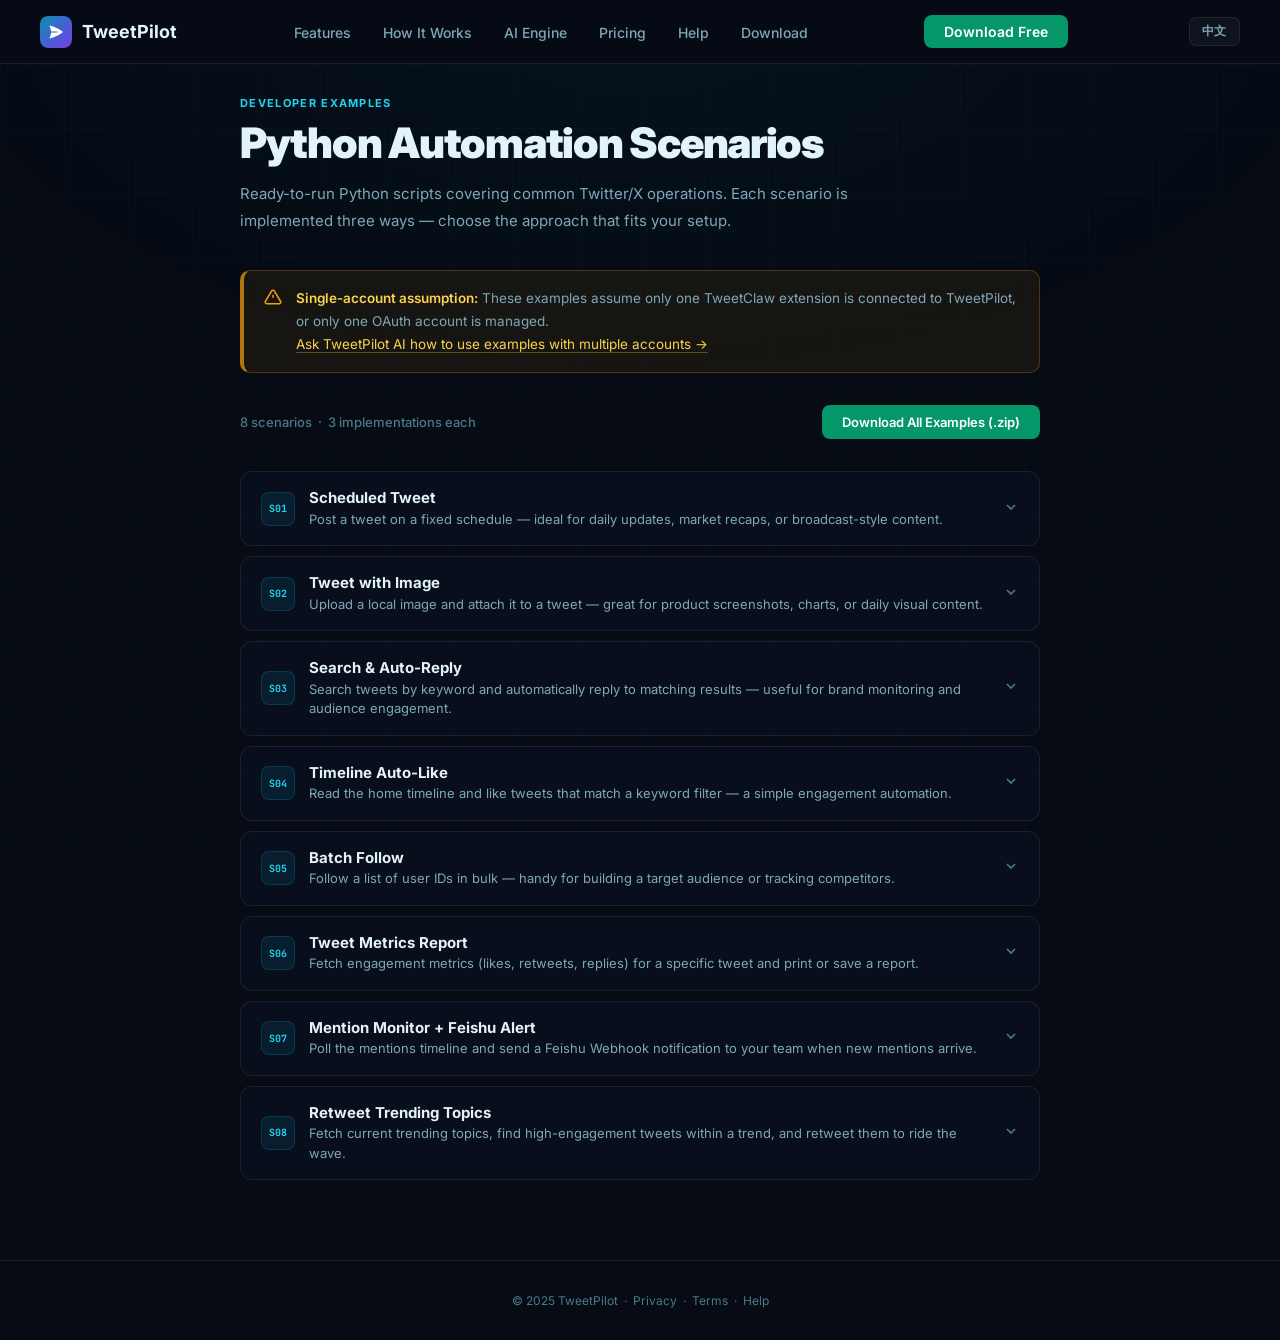
==== commit 73589819: "feat: update download link for examples and improve like count extraction in xdk SDK" ====
--- a/examples.html
+++ b/examples.html
@@ -238,7 +238,7 @@
   <!-- ── TOP ACTIONS ── -->
   <div class="top-actions">
     <span class="top-actions-label">8 scenarios &nbsp;·&nbsp; 3 implementations each</span>
-    <a class="btn-download-all disabled" href="#" data-i18n="ex.download_all_soon">Download All Examples (.zip) — coming soon</a>
+    <a class="btn-download-all" href="/examples/tweetpilot_examples.zip" download="tweetpilot_examples.zip" data-i18n="ex.download_all">Download All Examples (.zip)</a>
   </div>
 
   <!-- ── SCENARIO LIST ── -->
@@ -1769,14 +1769,20 @@
             <button class="tab-btn" data-sdk="xdk" onclick="switchTab('s07','xdk')"><span class="tab-dot"></span> xdk SDK</button>
             <button class="tab-btn" data-sdk="http" onclick="switchTab('s07','http')"><span class="tab-dot"></span> HTTP REST API</button>
           </div>
+          <div class="http-note" style="border-color:#34D399;background:rgba(52,211,153,0.07);">
+            <svg width="14" height="14" fill="none" stroke="#34D399" stroke-width="2" viewBox="0 0 24 24"><path d="M9 12l2 2 4-4"/><circle cx="12" cy="12" r="10"/></svg>
+            <span><strong>Feishu prerequisite / 飞书前提：</strong> Feishu must be configured in TweetPilot settings before these scripts will work. The <code>/api/v1/feishu/send</code> endpoint is only accessible locally — it listens on <strong>127.0.0.1</strong> at the REST API port you set in TweetPilot's system settings (default&nbsp;<code>20088</code>). Remote or public IPs will be rejected.<br>
+            <span style="opacity:.75">飞书需在 TweetPilot 系统设置中完成配置后脚本才能使用。<code>/api/v1/feishu/send</code> 仅监听本机 <strong>127.0.0.1</strong> + 系统设置中配置的 REST API 端口（默认 <code>20088</code>），外部 IP 访问无效。</span></span>
+          </div>
           <div class="tab-pane active" data-pane="s07-clawbot">
             <div class="code-wrap">
               <pre class="code-block"><span class="cm">"""
 S07 · Mention Monitor + Feishu Alert — ClawBot SDK
-EN: Search recent @mentions via TweetClaw, send Feishu webhook for new ones.
+EN: Search recent @mentions via TweetClaw, send Feishu alert for new ones.
+    Uses TweetPilot's built-in Feishu channel — no Webhook URL needed.
     Stores last-seen tweet ID locally so only new mentions are reported.
-中文：通过 TweetClaw 搜索最新提及，将新提及通过飞书 Webhook 推送通知。
-     状态保存在本地文件中，每次只上报新提及。
+中文：通过 TweetClaw 搜索最新提及，通过 TweetPilot 内置飞书通道推送新提及。
+     无需配置飞书 Webhook，每次只上报新提及。
 
 pip install requests  (clawbot pre-installed via TweetPilot)
 """</span>
@@ -1785,9 +1791,9 @@
 from pathlib import Path
 from clawbot import ClawBotClient
 
-SCREEN_NAME   = "your_handle"  <span class="cm"># ← Your Twitter handle (no @) / 你的用户名（不含 @）</span>
-FEISHU_WEBHOOK = "https://open.feishu.cn/open-apis/bot/v2/hook/YOUR_TOKEN"  <span class="cm"># ← Feishu webhook URL</span>
-STATE_FILE    = Path.home() / ".tweetpilot" / "s07_last_mention_id.txt"
+LOCAL_BRIDGE = "http://127.0.0.1:20088"
+SCREEN_NAME  = "your_handle"  <span class="cm"># ← Your Twitter handle (no @) / 你的用户名（不含 @）</span>
+STATE_FILE   = Path.home() / ".tweetpilot" / "s07_last_mention_id.txt"
 
 
 def load_last_id():
@@ -1800,9 +1806,13 @@
 
 def send_feishu(text, tweet_id, author):
     url = f"https://x.com/{author}/status/{tweet_id}"
-    requests.post(FEISHU_WEBHOOK, json={"msg_type": "text",
-        "content": {"text": f"🔔 New mention\n@{author}: {text[:200]}\n{url}"}},
-        timeout=10).raise_for_status()
+    msg = f"🔔 New mention\n@{author}: {text[:200]}\n{url}"
+    <span class="cm"># POST /api/v1/feishu/send — TweetPilot built-in Feishu channel, no Webhook needed</span>
+    r = requests.post(f"{LOCAL_BRIDGE}/api/v1/feishu/send",
+        json={"text": msg}, timeout=10)
+    r.raise_for_status()
+    if not r.json().get("ok"):
+        raise RuntimeError(f"Feishu send failed: {r.json()}")
 
 
 def main():
@@ -1851,11 +1861,12 @@
             <div class="code-wrap">
               <pre class="code-block"><span class="cm">"""
 S07 · Mention Monitor + Feishu Alert — xdk SDK
-EN: Poll recent mentions via Twitter API v2, send Feishu webhook for new ones.
+EN: Poll recent mentions via Twitter API v2, send Feishu alert for new ones.
+    Uses TweetPilot's built-in Feishu channel — no Webhook URL needed.
     Passes since_id so only mentions newer than last run are fetched.
     Requires OAuth account authorized in TweetPilot.
-中文：通过 Twitter API v2 轮询最新提及，将新提及通过飞书 Webhook 推送通知。
-     传入 since_id 只获取上次运行后的新提及。
+中文：通过 Twitter API v2 轮询最新提及，通过 TweetPilot 内置飞书通道推送新提及。
+     无需配置飞书 Webhook，传入 since_id 只获取上次运行后的新提及。
 
 pip install xdk requests
 """</span>
@@ -1864,14 +1875,14 @@
 from pathlib import Path
 from xdk import Client
 
-TWITTER_ID    = "YOUR_TWITTER_ID"  <span class="cm"># ← OAuth account numeric ID / OAuth 账号数字 ID</span>
-FEISHU_WEBHOOK = "https://open.feishu.cn/open-apis/bot/v2/hook/YOUR_TOKEN"  <span class="cm"># ← Feishu webhook URL</span>
-STATE_FILE    = Path.home() / ".tweetpilot" / "s07_last_mention_id.txt"
+LOCAL_BRIDGE = "http://127.0.0.1:20088"
+TWITTER_ID   = "YOUR_TWITTER_ID"  <span class="cm"># ← OAuth account numeric ID / OAuth 账号数字 ID</span>
+STATE_FILE   = Path.home() / ".tweetpilot" / "s07_last_mention_id.txt"
 
 
 def get_access_token(twitter_id):
     try:
-        resp = requests.post("http://127.0.0.1:20088/api/v1/x/oauth/access-token",
+        resp = requests.post(f"{LOCAL_BRIDGE}/api/v1/x/oauth/access-token",
             json={"twitter_id": twitter_id}, timeout=10)
         resp.raise_for_status()
         return resp.json()["access_token"]
@@ -1890,9 +1901,13 @@
 
 def send_feishu(text, tweet_id):
     url = f"https://x.com/i/web/status/{tweet_id}"
-    requests.post(FEISHU_WEBHOOK, json={"msg_type": "text",
-        "content": {"text": f"🔔 New mention\n{text[:200]}\n{url}"}},
-        timeout=10).raise_for_status()
+    msg = f"🔔 New mention\n{text[:200]}\n{url}"
+    <span class="cm"># POST /api/v1/feishu/send — TweetPilot built-in Feishu channel, no Webhook needed</span>
+    r = requests.post(f"{LOCAL_BRIDGE}/api/v1/feishu/send",
+        json={"text": msg}, timeout=10)
+    r.raise_for_status()
+    if not r.json().get("ok"):
+        raise RuntimeError(f"Feishu send failed: {r.json()}")
 
 
 def main():
@@ -1949,7 +1964,8 @@
             <div class="code-wrap">
               <pre class="code-block"><span class="cm">"""
 S07 · Mention Monitor + Feishu Alert — HTTP REST API (LocalBridge)
-EN: Search @mentions via LocalBridge, send Feishu webhook for new ones.
+EN: Search @mentions via LocalBridge, send Feishu alert for new ones.
+    Uses TweetPilot's built-in Feishu channel — no Webhook URL needed.
     Stores last-seen tweet ID locally so only new mentions are reported.
 pip install requests
 """</span>
@@ -1959,7 +1975,6 @@
 
 LOCAL_BRIDGE  = "http://127.0.0.1:20088"
 SCREEN_NAME   = "your_handle"  <span class="cm"># ← Your Twitter handle (no @) / 你的用户名（不含 @）</span>
-FEISHU_WEBHOOK = "https://open.feishu.cn/open-apis/bot/v2/hook/YOUR_TOKEN"  <span class="cm"># ← Feishu webhook URL</span>
 STATE_FILE    = Path.home() / ".tweetpilot" / "s07_last_mention_id.txt"
 
 
@@ -1972,11 +1987,11 @@
     STATE_FILE.write_text(tid)
 
 def search_mentions(query):
-    <span class="cm"># GET /api/v1/x/search?q=@handle&count=20
-    # Response: {"ok": true, "data": {"data": {...GraphQL...}}}</span>
+    <span class="cm"># GET /api/v1/x/search?query=@handle&count=20
+    # Response: {"success": true, "data": {"data": {...GraphQL...}}}</span>
     try:
         resp = requests.get(f"{LOCAL_BRIDGE}/api/v1/x/search",
-            params={"q": query, "count": 20}, timeout=15)
+            params={"query": query, "count": 20}, timeout=15)
         resp.raise_for_status()
     except requests.exceptions.ConnectionError:
         print("ERROR: TweetPilot not running"); sys.exit(1)
@@ -1995,7 +2010,7 @@
                 t   = r.get("tweet") or r
                 rid = t.get("rest_id") or r.get("rest_id")
                 sn  = (t.get("core", {}).get("user_results", {})
-                        .get("result", {}).get("legacy", {}).get("screen_name", "unknown"))
+                        .get("result", {}).get("core", {}).get("screen_name", "unknown"))
                 if rid:
                     tweets.append({"id": rid, "text": t.get("legacy", {}).get("full_text", ""),
                                    "author_screen_name": sn})
@@ -2005,9 +2020,13 @@
 
 def send_feishu(text, tweet_id, author):
     url = f"https://x.com/{author}/status/{tweet_id}"
-    requests.post(FEISHU_WEBHOOK, json={"msg_type": "text",
-        "content": {"text": f"🔔 New mention\n@{author}: {text[:200]}\n{url}"}},
-        timeout=10).raise_for_status()
+    msg = f"🔔 New mention\n@{author}: {text[:200]}\n{url}"
+    <span class="cm"># POST /api/v1/feishu/send — TweetPilot built-in Feishu channel, no Webhook needed</span>
+    r = requests.post(f"{LOCAL_BRIDGE}/api/v1/feishu/send",
+        json={"text": msg}, timeout=10)
+    r.raise_for_status()
+    if not r.json().get("ok"):
+        raise RuntimeError(f"Feishu send failed: {r.json()}")
 
 
 def main():
@@ -2040,12 +2059,12 @@
             <div class="curl-label" data-i18n="ex.curl_label">Equivalent curl command</div>
             <div class="code-wrap">
               <pre class="code-block"><span class="cm"># Search @mentions via LocalBridge / 搜索提及（替换 your_handle）</span>
-curl -s "http://127.0.0.1:20088/api/v1/x/search?q=%40your_handle&count=20"
-
-<span class="cm"># Send Feishu webhook alert / 发送飞书通知（替换 YOUR_TOKEN 和 MESSAGE）</span>
-curl -s -X POST "https://open.feishu.cn/open-apis/bot/v2/hook/YOUR_TOKEN" \
+curl -s "http://127.0.0.1:20088/api/v1/x/search?query=%40your_handle&count=20"
+
+<span class="cm"># Send Feishu alert via TweetPilot built-in channel / 通过 TweetPilot 内置飞书通道发送通知</span>
+curl -s -X POST "http://127.0.0.1:20088/api/v1/feishu/send" \
   -H "Content-Type: application/json" \
-  -d '{"msg_type":"text","content":{"text":"New mention: MESSAGE"}}'</pre>
+  -d '{"text":"🔔 New mention: MESSAGE"}'</pre>
               <button class="copy-btn" onclick="copyCode(this)">Copy</button>
             </div>
           </div>
@@ -2077,24 +2096,468 @@
             <button class="tab-btn" data-sdk="http" onclick="switchTab('s08','http')"><span class="tab-dot"></span> HTTP REST API</button>
           </div>
           <div class="tab-pane active" data-pane="s08-clawbot">
-            <div class="code-wrap"><pre class="code-block"><span class="cm"># S08 · Retweet Trending Topics — ClawBot SDK
-# Script coming soon · 脚本开发中，即将上线</span></pre><button class="copy-btn" onclick="copyCode(this)">Copy</button></div>
+            <div class="code-wrap">
+              <pre class="code-block"><span class="cm">"""
+S08 · Retweet Trending Topics — ClawBot SDK
+============================================
+EN: Search for high-engagement tweets on a given topic via TweetClaw,
+    sort by likes, then retweet the top N results.
+    No trending API needed — uses keyword search + engagement filtering.
+中文：通过 TweetClaw 搜索指定话题的高互动推文，
+     按点赞数排序后转推前 N 条。
+     无需 trending API，以关键词搜索 + 互动数过滤实现。
+
+Requirements / 依赖:
+  pip install requests
+  TweetPilot running + TweetClaw browser extension online
+"""</span>
+
+import sys
+import time
+from clawbot import ClawBotClient
+
+<span class="cm"># ── Config / 配置 ────────────────────────────────────────────────────</span>
+<span class="cm"># EN: Topic keyword or hashtag to search.
+# 中文：搜索关键词或 hashtag。</span>
+TOPIC = "#AI"  <span class="cm"># ← Replace / 替换为你想搜索的话题</span>
+
+<span class="cm"># EN: Only retweet tweets with at least this many likes.
+# 中文：仅转推点赞数不低于此值的推文。</span>
+MIN_LIKES = 100  <span class="cm"># ← Minimum likes threshold / 最低点赞数</span>
+
+<span class="cm"># EN: Maximum number of tweets to retweet per run.
+# 中文：每次最多转推条数。</span>
+TOP_N = 3  <span class="cm"># ← Max retweets per run / 每次最多转推数</span>
+
+<span class="cm"># EN: Seconds to wait between retweets (avoid rate limiting).
+# 中文：每次转推之间的等待秒数（避免频率限制）。</span>
+DELAY_SECONDS = 3
+
+
+def parse_search_raw(raw: dict) -&gt; list:
+    <span class="cm">"""
+    EN: Parse raw LocalBridge search response into a flat list of tweet dicts.
+        Each dict has: id, text, author_screen_name, likes.
+    中文：解析 LocalBridge 搜索原始响应，返回推文字典列表。
+         每条含 id、text、author_screen_name、likes。
+    """</span>
+    tweets = []
+    try:
+        instructions = (
+            raw.get("data", {})
+               .get("data", {})
+               .get("search_by_raw_query", {})
+               .get("search_timeline", {})
+               .get("timeline", {})
+               .get("instructions", [])
+        )
+        for instruction in instructions:
+            for entry in instruction.get("entries", []):
+                result = (
+                    entry.get("content", {})
+                         .get("itemContent", {})
+                         .get("tweet_results", {})
+                         .get("result", {})
+                )
+                if not result:
+                    continue
+                <span class="cm"># EN: Handle TweetWithVisibilityResults wrapper.
+                # 中文：兼容 TweetWithVisibilityResults 包装格式。</span>
+                tweet   = result.get("tweet") or result
+                rest_id = tweet.get("rest_id") or result.get("rest_id")
+                legacy  = tweet.get("legacy", {})
+                text    = legacy.get("full_text", "")
+                likes   = legacy.get("favorite_count", 0)
+                screen_name = (
+                    tweet.get("core", {})
+                         .get("user_results", {})
+                         .get("result", {})
+                         .get("core", {})
+                         .get("screen_name", "unknown")
+                )
+                if rest_id:
+                    tweets.append({
+                        "id": rest_id,
+                        "text": text,
+                        "author_screen_name": screen_name,
+                        "likes": likes,
+                    })
+    except Exception as e:
+        print(f"WARNING: Could not parse search results: {e}")
+    return tweets
+
+
+def main():
+    client = ClawBotClient()
+
+    <span class="cm"># EN: Auto-select first connected TweetClaw instance.
+    # 中文：自动选择第一个已连接的 TweetClaw 实例。</span>
+    instances = client.x.status.get_instances()
+    instance_id = None
+    if isinstance(instances, list) and instances:
+        instance_id = instances[0].get("instanceId") or instances[0].get("id")
+
+    print(f"Searching tweets for topic {TOPIC!r}...")
+
+    try:
+        raw = client.x.tweets.transport.search_raw(
+            query=TOPIC,
+            count=20,
+            instance_id=instance_id,
+        )
+    except Exception as e:
+        print(f"ERROR: Search failed: {e}")
+        sys.exit(1)
+
+    tweets = parse_search_raw(raw)
+
+    if not tweets:
+        print("No tweets found / 未找到推文")
+        return
+
+    <span class="cm"># EN: Sort by likes descending, then apply MIN_LIKES filter.
+    # 中文：按点赞数降序排序，再过滤低于门槛的推文。</span>
+    sorted_tweets = sorted(tweets, key=lambda t: t["likes"], reverse=True)
+    top_tweets = [t for t in sorted_tweets if t["likes"] &gt;= MIN_LIKES][:TOP_N]
+
+    if not top_tweets:
+        print(f"No tweets with &gt;= {MIN_LIKES} likes / 没有点赞数达到 {MIN_LIKES} 的推文")
+        return
+
+    print(f"Retweeting top {len(top_tweets)} tweet(s) / 转推前 {len(top_tweets)} 条...")
+
+    for t in top_tweets:
+        print(f"  [{t['likes']} likes] @{t['author_screen_name']}: {t['text'][:80]!r}")
+        try:
+            client.x.actions.retweet(tweet_id=t["id"], instance_id=instance_id)
+            print(f"  ✓ Retweeted / 已转推 {t['id']}")
+        except Exception as e:
+            print(f"  Retweet failed: {e}")
+        time.sleep(DELAY_SECONDS)
+
+    print("Done / 完成")
+
+
+if __name__ == "__main__":
+    main()</pre>
+              <button class="copy-btn" onclick="copyCode(this)">Copy</button>
+            </div>
           </div>
           <div class="tab-pane" data-pane="s08-xdk">
-            <div class="code-wrap"><pre class="code-block"><span class="cm"># S08 · Retweet Trending Topics — xdk SDK
-# Script coming soon · 脚本开发中，即将上线</span></pre><button class="copy-btn" onclick="copyCode(this)">Copy</button></div>
+            <div class="code-wrap">
+              <pre class="code-block"><span class="cm">"""
+S08 · Retweet Trending Topics — xdk SDK
+=========================================
+EN: Search for high-engagement tweets on a given topic via Twitter API v2,
+    sort by public metrics, then retweet the top N results.
+    TweetPilot provides the OAuth access token automatically.
+中文：通过 Twitter API v2 搜索指定话题的高互动推文，
+     按互动数排序后转推前 N 条。
+     TweetPilot 自动提供 OAuth access token。
+
+Requirements / 依赖:
+  pip install xdk requests
+  TweetPilot running + OAuth account authorized in Account Settings
+"""</span>
+
+import sys
+import time
+import requests
+from xdk import Client
+
+<span class="cm"># ── Config / 配置 ────────────────────────────────────────────────────</span>
+LOCAL_BRIDGE = "http://127.0.0.1:20088"
+TWITTER_ID   = "YOUR_TWITTER_ID"  <span class="cm"># ← OAuth account numeric ID / OAuth 账号数字 ID</span>
+
+<span class="cm"># EN: Topic keyword or hashtag to search.
+# 中文：搜索关键词或 hashtag。</span>
+TOPIC = "#AI"  <span class="cm"># ← Replace / 替换为你想搜索的话题</span>
+
+<span class="cm"># EN: Only retweet tweets with at least this many likes.
+# 中文：仅转推点赞数不低于此值的推文。</span>
+MIN_LIKES = 100  <span class="cm"># ← Minimum likes threshold / 最低点赞数</span>
+
+<span class="cm"># EN: Maximum number of tweets to retweet per run.
+# 中文：每次最多转推条数。</span>
+TOP_N = 3  <span class="cm"># ← Max retweets per run / 每次最多转推数</span>
+
+<span class="cm"># EN: Seconds to wait between retweets (avoid rate limiting).
+# 中文：每次转推之间的等待秒数（避免频率限制）。</span>
+DELAY_SECONDS = 3
+
+
+def get_access_token(twitter_id: str) -&gt; str:
+    try:
+        resp = requests.post(
+            f"{LOCAL_BRIDGE}/api/v1/x/oauth/access-token",
+            json={"twitter_id": twitter_id},
+            timeout=10,
+        )
+        resp.raise_for_status()
+        return resp.json()["access_token"]
+    except requests.exceptions.ConnectionError:
+        print("ERROR: TweetPilot not running / TweetPilot 未在运行")
+        sys.exit(1)
+    except requests.exceptions.HTTPError as e:
+        print(f"ERROR: {e.response.status_code} — {e.response.text}")
+        sys.exit(1)
+
+
+def get_likes(tweet) -&gt; int:
+    <span class="cm">"""Extract like count from tweet dict or object."""</span>
+    if isinstance(tweet, dict):
+        m = tweet.get("public_metrics") or {}
+        return m.get("like_count", 0)
+    m = getattr(tweet, "public_metrics", None) or {}
+    return m.get("like_count", 0) if isinstance(m, dict) else 0
+
+
+def main():
+    if TWITTER_ID == "YOUR_TWITTER_ID":
+        print("ERROR: Set TWITTER_ID to your numeric Twitter ID."); sys.exit(1)
+
+    <span class="cm"># EN: Must use access_token= (User OAuth 2.0), NOT bearer_token=.
+    # 中文：必须用 access_token= 传入，bearer_token= 是只读的 App token。</span>
+    client = Client(access_token=get_access_token(TWITTER_ID))
+
+    print(f"Searching tweets for topic {TOPIC!r}...")
+
+    tweets = []
+    try:
+        for page in client.posts.search_recent(
+            query=TOPIC,
+            max_results=20,
+            tweet_fields=["public_metrics", "text", "author_id"],
+        ):
+            tweets.extend(page.data or [])
+            break  <span class="cm"># EN: One page per run is enough. / 每次运行取一页即可。</span>
+    except Exception as e:
+        err_body = getattr(getattr(e, "response", None), "text", "") or str(e)
+        print(f"ERROR: Search failed: {err_body}")
+        sys.exit(1)
+
+    if not tweets:
+        print("No tweets found / 未找到推文")
+        return
+
+    <span class="cm"># EN: Sort by likes descending, then apply MIN_LIKES filter.
+    # 中文：按点赞数降序排序，再过滤低于门槛的推文。</span>
+    sorted_tweets = sorted(tweets, key=get_likes, reverse=True)
+    top_tweets = [t for t in sorted_tweets if get_likes(t) &gt;= MIN_LIKES][:TOP_N]
+
+    if not top_tweets:
+        print(f"No tweets with &gt;= {MIN_LIKES} likes / 没有点赞数达到 {MIN_LIKES} 的推文")
+        return
+
+    print(f"Retweeting top {len(top_tweets)} tweet(s) / 转推前 {len(top_tweets)} 条...")
+
+    for t in top_tweets:
+        tweet_id = t.get("id") if isinstance(t, dict) else t.id
+        text     = (t.get("text", "") if isinstance(t, dict) else getattr(t, "text", "") or "")[:80]
+        likes    = get_likes(t)
+        print(f"  [{likes} likes] {tweet_id}: {text!r}")
+        try:
+            <span class="cm"># EN: repost_post uses body with tweet_id.
+            # 中文：repost_post 需要 body 中包含 tweet_id。</span>
+            client.users.repost_post(
+                id=TWITTER_ID,
+                body={"tweet_id": tweet_id},
+            )
+            print(f"  ✓ Retweeted / 已转推 {tweet_id}")
+        except Exception as e:
+            err_body = getattr(getattr(e, "response", None), "text", "") or str(e)
+            print(f"  Retweet failed: {err_body}")
+        time.sleep(DELAY_SECONDS)
+
+    print("Done / 完成")
+
+
+if __name__ == "__main__":
+    main()</pre>
+              <button class="copy-btn" onclick="copyCode(this)">Copy</button>
+            </div>
           </div>
           <div class="tab-pane" data-pane="s08-http">
-            <div class="code-wrap"><pre class="code-block"><span class="cm"># S08 · Retweet Trending Topics — Python requests
-# Script coming soon · 脚本开发中，即将上线</span></pre><button class="copy-btn" onclick="copyCode(this)">Copy</button></div>
+            <div class="http-note">
+              <svg width="14" height="14" fill="none" stroke="currentColor" stroke-width="2" viewBox="0 0 24 24"><circle cx="12" cy="12" r="10"/><line x1="12" y1="8" x2="12" y2="12"/><line x1="12" y1="16" x2="12.01" y2="16"/></svg>
+              <span>Calls <strong>LocalBridge REST API</strong> — browser extension acts as proxy, no OAuth token needed. To call Twitter's official API directly, see <a href="https://developer.x.com/en/docs/x-api" target="_blank">Twitter docs</a>.</span>
+            </div>
+            <div class="code-wrap">
+              <pre class="code-block"><span class="cm">"""
+S08 · Retweet Trending Topics — HTTP REST API (LocalBridge)
+=============================================================
+EN: Search for high-engagement tweets on a given topic via LocalBridge,
+    sort by likes, then retweet the top N results.
+    Uses the browser extension as proxy — no OAuth token needed.
+中文：通过 LocalBridge 搜索指定话题的高互动推文，
+     按点赞数排序后转推前 N 条。
+     以浏览器扩展作为代理，无需 OAuth token。
+
+Requirements / 依赖:
+  pip install requests
+  TweetPilot running + TweetClaw browser extension online
+"""</span>
+
+import sys
+import time
+import requests
+
+<span class="cm"># ── Config / 配置 ────────────────────────────────────────────────────</span>
+LOCAL_BRIDGE = "http://127.0.0.1:20088"
+
+<span class="cm"># EN: Topic keyword or hashtag to search.
+# 中文：搜索关键词或 hashtag。</span>
+TOPIC = "#AI"  <span class="cm"># ← Replace / 替换为你想搜索的话题</span>
+
+<span class="cm"># EN: Only retweet tweets with at least this many likes.
+# 中文：仅转推点赞数不低于此值的推文。</span>
+MIN_LIKES = 100  <span class="cm"># ← Minimum likes threshold / 最低点赞数</span>
+
+<span class="cm"># EN: Maximum number of tweets to retweet per run.
+# 中文：每次最多转推条数。</span>
+TOP_N = 3  <span class="cm"># ← Max retweets per run / 每次最多转推数</span>
+
+<span class="cm"># EN: Seconds to wait between retweets (avoid rate limiting).
+# 中文：每次转推之间的等待秒数（避免频率限制）。</span>
+DELAY_SECONDS = 3
+
+
+def search_tweets(query: str) -&gt; list:
+    <span class="cm">"""
+    EN: Search tweets via LocalBridge GET /api/v1/x/search.
+        Returns a list of tweet dicts with id, text, author_screen_name, and likes.
+    中文：通过 LocalBridge GET /api/v1/x/search 搜索推文。
+         返回含 id、text、author_screen_name、likes 的推文字典列表。
+    """</span>
+    try:
+        resp = requests.get(
+            f"{LOCAL_BRIDGE}/api/v1/x/search",
+            params={"query": query, "count": 20},
+            timeout=15,
+        )
+        resp.raise_for_status()
+    except requests.exceptions.ConnectionError:
+        print("ERROR: TweetPilot not running / TweetPilot 未在运行")
+        sys.exit(1)
+    except requests.exceptions.HTTPError as e:
+        print(f"ERROR: {e.response.status_code} — {e.response.text}")
+        sys.exit(1)
+
+    tweets = []
+    try:
+        <span class="cm"># EN: LocalBridge wraps response: {"success": true, "data": {"data": {...GraphQL...}}}
+        # 中文：LocalBridge 包装响应：{"success": true, "data": {"data": {...GraphQL...}}}</span>
+        instructions = (
+            resp.json()
+                .get("data", {})
+                .get("data", {})
+                .get("search_by_raw_query", {})
+                .get("search_timeline", {})
+                .get("timeline", {})
+                .get("instructions", [])
+        )
+        for instruction in instructions:
+            for entry in instruction.get("entries", []):
+                result = (
+                    entry.get("content", {})
+                         .get("itemContent", {})
+                         .get("tweet_results", {})
+                         .get("result", {})
+                )
+                if not result:
+                    continue
+                <span class="cm"># EN: Handle TweetWithVisibilityResults wrapper.
+                # 中文：兼容 TweetWithVisibilityResults 包装格式。</span>
+                tweet   = result.get("tweet") or result
+                rest_id = tweet.get("rest_id") or result.get("rest_id")
+                legacy  = tweet.get("legacy", {})
+                text    = legacy.get("full_text", "")
+                likes   = legacy.get("favorite_count", 0)
+                screen_name = (
+                    tweet.get("core", {})
+                         .get("user_results", {})
+                         .get("result", {})
+                         .get("core", {})
+                         .get("screen_name", "unknown")
+                )
+                if rest_id:
+                    tweets.append({
+                        "id": rest_id,
+                        "text": text,
+                        "author_screen_name": screen_name,
+                        "likes": likes,
+                    })
+    except Exception as e:
+        print(f"WARNING: Could not parse search results: {e}")
+    return tweets
+
+
+def retweet(tweet_id: str) -&gt; None:
+    <span class="cm">"""
+    EN: Retweet via LocalBridge POST /api/v1/x/retweets.
+    中文：通过 LocalBridge POST /api/v1/x/retweets 转推。
+    """</span>
+    resp = requests.post(
+        f"{LOCAL_BRIDGE}/api/v1/x/retweets",
+        json={"tweetId": tweet_id},
+        timeout=15,
+    )
+    resp.raise_for_status()
+
+
+def main():
+    print(f"Searching tweets for topic {TOPIC!r}...")
+
+    tweets = search_tweets(TOPIC)
+
+    if not tweets:
+        print("No tweets found / 未找到推文")
+        return
+
+    <span class="cm"># EN: Sort by likes descending, then apply MIN_LIKES filter.
+    # 中文：按点赞数降序排序，再过滤低于门槛的推文。</span>
+    sorted_tweets = sorted(tweets, key=lambda t: t["likes"], reverse=True)
+    top_tweets = [t for t in sorted_tweets if t["likes"] &gt;= MIN_LIKES][:TOP_N]
+
+    if not top_tweets:
+        print(f"No tweets with &gt;= {MIN_LIKES} likes / 没有点赞数达到 {MIN_LIKES} 的推文")
+        return
+
+    print(f"Retweeting top {len(top_tweets)} tweet(s) / 转推前 {len(top_tweets)} 条...")
+
+    for t in top_tweets:
+        print(f"  [{t['likes']} likes] @{t['author_screen_name']}: {t['text'][:80]!r}")
+        try:
+            retweet(t["id"])
+            print(f"  ✓ Retweeted / 已转推 {t['id']}")
+        except Exception as e:
+            print(f"  Retweet failed: {e}")
+        time.sleep(DELAY_SECONDS)
+
+    print("Done / 完成")
+
+
+if __name__ == "__main__":
+    main()</pre>
+              <button class="copy-btn" onclick="copyCode(this)">Copy</button>
+            </div>
             <div class="curl-label" data-i18n="ex.curl_label">Equivalent curl command</div>
-            <div class="code-wrap"><pre class="code-block"><span class="cm"># S08 · curl equivalent / 即将上线</span></pre><button class="copy-btn" onclick="copyCode(this)">Copy</button></div>
+            <div class="code-wrap">
+              <pre class="code-block"><span class="cm"># Search trending tweets via LocalBridge / 搜索热点推文（替换 %23AI 为你的话题，%23 = #）</span>
+curl -s "http://127.0.0.1:20088/api/v1/x/search?query=%23AI&count=20"
+
+<span class="cm"># Retweet a tweet via LocalBridge / 转推推文（替换 TWEET_ID）</span>
+curl -s -X POST "http://127.0.0.1:20088/api/v1/x/retweets" \
+  -H "Content-Type: application/json" \
+  -d '{"tweetId":"TWEET_ID"}'</pre>
+              <button class="copy-btn" onclick="copyCode(this)">Copy</button>
+            </div>
           </div>
           <div class="download-row">
             <span class="download-row-label">↓</span>
-            <a class="btn-dl clawbot coming" href="#"><svg width="12" height="12" fill="none" stroke="currentColor" stroke-width="2.5" viewBox="0 0 24 24"><path d="M21 15v4a2 2 0 01-2 2H5a2 2 0 01-2-2v-4"/><polyline points="7 10 12 15 17 10"/><line x1="12" y1="15" x2="12" y2="3"/></svg> clawbot.py</a>
-            <a class="btn-dl xdk coming" href="#"><svg width="12" height="12" fill="none" stroke="currentColor" stroke-width="2.5" viewBox="0 0 24 24"><path d="M21 15v4a2 2 0 01-2 2H5a2 2 0 01-2-2v-4"/><polyline points="7 10 12 15 17 10"/><line x1="12" y1="15" x2="12" y2="3"/></svg> xdk.py</a>
-            <a class="btn-dl http coming" href="#"><svg width="12" height="12" fill="none" stroke="currentColor" stroke-width="2.5" viewBox="0 0 24 24"><path d="M21 15v4a2 2 0 01-2 2H5a2 2 0 01-2-2v-4"/><polyline points="7 10 12 15 17 10"/><line x1="12" y1="15" x2="12" y2="3"/></svg> http_rest.py</a>
+            <a class="btn-dl clawbot" href="/examples/s08_retweet_trending/s08_retweet_trending_clawbot.py" download="s08_retweet_trending_clawbot.py"><svg width="12" height="12" fill="none" stroke="currentColor" stroke-width="2.5" viewBox="0 0 24 24"><path d="M21 15v4a2 2 0 01-2 2H5a2 2 0 01-2-2v-4"/><polyline points="7 10 12 15 17 10"/><line x1="12" y1="15" x2="12" y2="3"/></svg> clawbot.py</a>
+            <a class="btn-dl xdk" href="/examples/s08_retweet_trending/s08_retweet_trending_xdk.py" download="s08_retweet_trending_xdk.py"><svg width="12" height="12" fill="none" stroke="currentColor" stroke-width="2.5" viewBox="0 0 24 24"><path d="M21 15v4a2 2 0 01-2 2H5a2 2 0 01-2-2v-4"/><polyline points="7 10 12 15 17 10"/><line x1="12" y1="15" x2="12" y2="3"/></svg> xdk.py</a>
+            <a class="btn-dl http" href="/examples/s08_retweet_trending/s08_retweet_trending_http_rest.py" download="s08_retweet_trending_http_rest.py"><svg width="12" height="12" fill="none" stroke="currentColor" stroke-width="2.5" viewBox="0 0 24 24"><path d="M21 15v4a2 2 0 01-2 2H5a2 2 0 01-2-2v-4"/><polyline points="7 10 12 15 17 10"/><line x1="12" y1="15" x2="12" y2="3"/></svg> http_rest.py</a>
           </div>
         </div>
       </div>
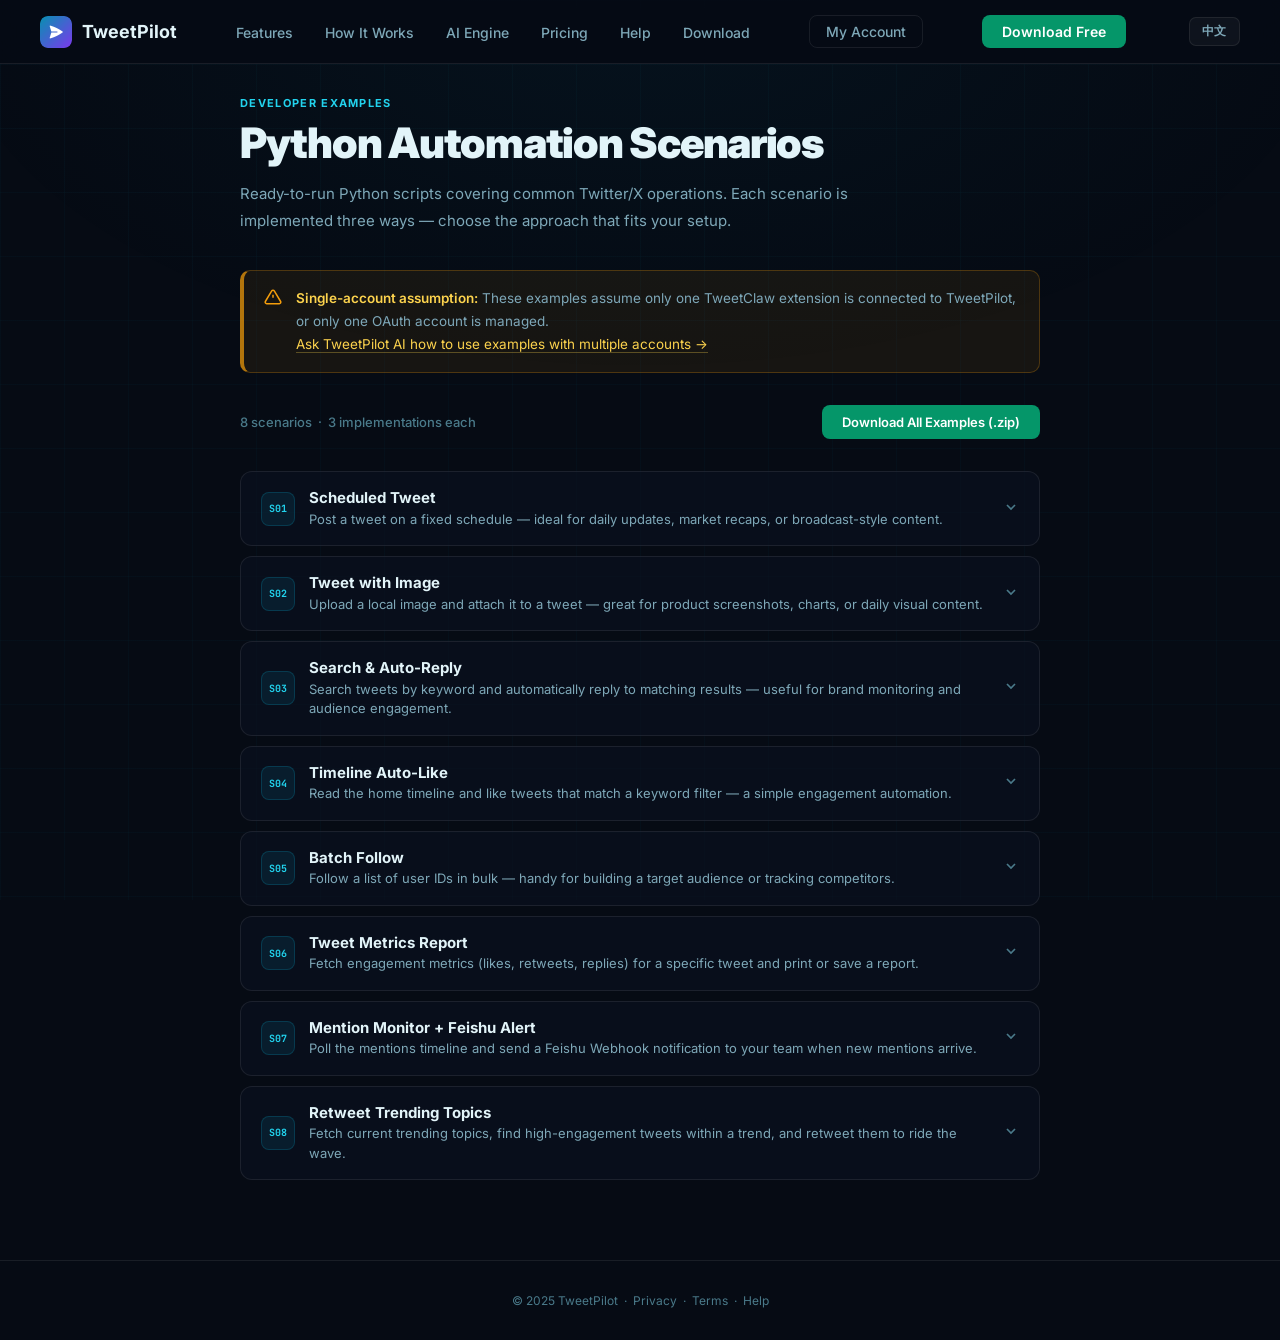
==== commit d08e3d99: "feat: add "My Account" link and style to navigation across multiple pages" ====
--- a/examples.html
+++ b/examples.html
@@ -37,6 +37,8 @@
     .nav-links a:hover, .nav-links a.active { color: var(--color-secondary); }
     .nav-cta { background: var(--color-cta); color: white; font-size: 14px; font-weight: 600; padding: 8px 20px; border-radius: 8px; text-decoration: none; transition: all 200ms; }
     .nav-cta:hover { background: var(--color-cta-hover); transform: translateY(-1px); }
+    .nav-account { color: var(--color-text-muted); font-size: 14px; font-weight: 500; padding: 7px 16px; border-radius: 8px; border: 1px solid var(--color-border); text-decoration: none; transition: all 200ms ease; }
+    .nav-account:hover { color: var(--color-text); border-color: var(--color-border-bright); background: var(--color-surface-hover); }
     .nav-lang-toggle { background: var(--color-surface); color: var(--color-text-muted); font-size: 12px; font-weight: 700; letter-spacing: 0.05em; padding: 5px 12px; border-radius: 7px; border: 1px solid var(--color-border); cursor: pointer; transition: all 200ms ease; margin-left: 4px; }
     .nav-lang-toggle:hover { color: var(--color-secondary); border-color: var(--color-border-bright); }
 
@@ -209,6 +211,7 @@
     <li><a href="/help.html" data-i18n="nav.help">Help</a></li>
     <li><a href="/#download" data-i18n="nav.download">Download</a></li>
   </ul>
+  <a class="nav-account" href="https://account.tweetpilot.dessage.xyz/" target="_blank" rel="noopener" data-i18n="nav.my_account">My Account</a>
   <a class="nav-cta" href="/#download" data-i18n="nav.download_free">Download Free</a>
   <button id="lang-toggle" class="nav-lang-toggle" onclick="toggleLang()" type="button">中文</button>
 </nav>
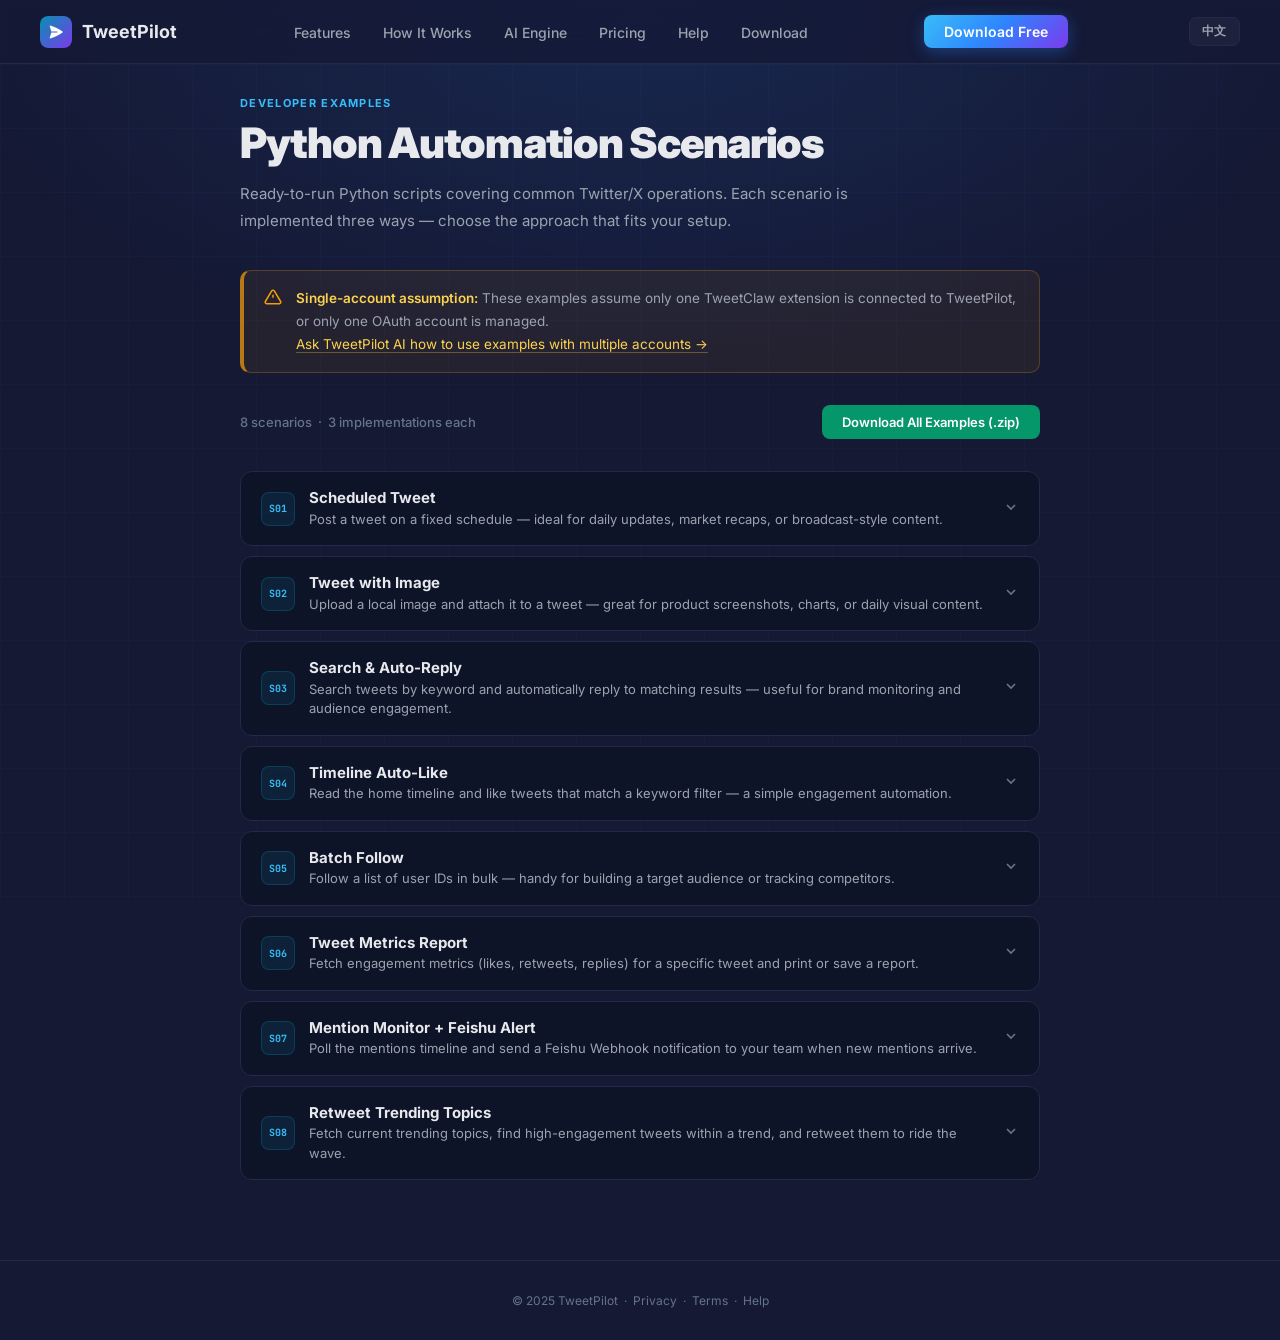
==== commit 13078665: "Please provide the specific code changes or a summary of the diffs so I can generate the commit mess" ====
--- a/examples.html
+++ b/examples.html
@@ -12,11 +12,11 @@
   <style>
     *, *::before, *::after { box-sizing: border-box; margin: 0; padding: 0; }
     :root {
-      --color-primary: #0891B2; --color-secondary: #22D3EE; --color-cta: #059669; --color-cta-hover: #047857;
-      --color-bg: #060B14; --color-bg-2: #0A1220; --color-bg-3: #0E1A2D;
-      --color-surface: rgba(255,255,255,0.04); --color-border: rgba(255,255,255,0.08);
-      --color-border-bright: rgba(34,211,238,0.25);
-      --color-text: #E2F4F9; --color-text-muted: #7EA8B8; --color-text-dim: #4A7A8A;
+      --color-primary: #2F84FE; --color-secondary: #38BDF8; --color-cta: #059669; --color-cta-hover: #047857;
+      --color-bg: #151934; --color-bg-2: #1C2340; --color-bg-3: #191E3A;
+      --color-surface: rgba(255,255,255,0.04); --color-border: #232948;
+      --color-border-bright: rgba(47,132,254,0.35);
+      --color-text: #E8E9ED; --color-text-muted: #9CA3AF; --color-text-dim: #64748B;
       --clawbot: #34D399; --xdk: #60A5FA; --http: #A78BFA;
     }
     html { scroll-behavior: smooth; }
@@ -24,23 +24,29 @@
     ::-webkit-scrollbar { width: 6px; } ::-webkit-scrollbar-track { background: var(--color-bg); } ::-webkit-scrollbar-thumb { background: var(--color-primary); border-radius: 3px; }
 
     .grid-bg { position: fixed; inset: 0; z-index: 0; pointer-events: none;
-      background-image: linear-gradient(rgba(8,145,178,0.04) 1px, transparent 1px), linear-gradient(90deg, rgba(8,145,178,0.04) 1px, transparent 1px);
+      background-image: linear-gradient(rgba(47,132,254,0.04) 1px, transparent 1px), linear-gradient(90deg, rgba(47,132,254,0.04) 1px, transparent 1px);
       background-size: 64px 64px; }
-    .grid-bg::after { content: ''; position: absolute; inset: 0; background: radial-gradient(ellipse 80% 60% at 50% 0%, rgba(8,145,178,0.06) 0%, transparent 70%); }
+    .grid-bg::after { content: ''; position: absolute; inset: 0; background: radial-gradient(ellipse 80% 60% at 50% 0%, rgba(47,132,254,0.14) 0%, transparent 70%); }
 
     /* ── NAV ── */
     nav { position: fixed; top: 0; left: 0; right: 0; z-index: 100; display: flex; align-items: center; justify-content: space-between;
-      padding: 0 40px; height: 64px; background: rgba(6,11,20,0.9); backdrop-filter: blur(20px); border-bottom: 1px solid var(--color-border); }
+      padding: 0 40px; height: 64px; background: rgba(21, 25, 52, 0.75); backdrop-filter: blur(20px); border-bottom: 1px solid var(--color-border); }
     .nav-logo { display: flex; align-items: center; gap: 10px; font-size: 18px; font-weight: 700; color: var(--color-text); text-decoration: none; }
     .nav-links { display: flex; align-items: center; gap: 32px; list-style: none; }
     .nav-links a { color: var(--color-text-muted); text-decoration: none; font-size: 14px; font-weight: 500; transition: color 200ms; }
-    .nav-links a:hover, .nav-links a.active { color: var(--color-secondary); }
-    .nav-cta { background: var(--color-cta); color: white; font-size: 14px; font-weight: 600; padding: 8px 20px; border-radius: 8px; text-decoration: none; transition: all 200ms; }
-    .nav-cta:hover { background: var(--color-cta-hover); transform: translateY(-1px); }
+    .nav-links a:hover, .nav-links a.active { color: var(--color-primary); }
+    .nav-cta {
+      background: linear-gradient(135deg, #38BDF8 0%, #2F84FE 50%, #7C3AED 100%);
+      color: white; font-size: 14px; font-weight: 600; padding: 8px 20px; border-radius: 8px; text-decoration: none;
+      transition: all 200ms ease; box-shadow: 0 4px 16px rgba(47, 132, 254, 0.35);
+    }
+    .nav-cta:hover {
+      background: linear-gradient(135deg, #0284C7 0%, #1D4ED8 50%, #6D28D9 100%);
+    }
     .nav-account { color: var(--color-text-muted); font-size: 14px; font-weight: 500; padding: 7px 16px; border-radius: 8px; border: 1px solid var(--color-border); text-decoration: none; transition: all 200ms ease; }
     .nav-account:hover { color: var(--color-text); border-color: var(--color-border-bright); background: var(--color-surface-hover); }
     .nav-lang-toggle { background: var(--color-surface); color: var(--color-text-muted); font-size: 12px; font-weight: 700; letter-spacing: 0.05em; padding: 5px 12px; border-radius: 7px; border: 1px solid var(--color-border); cursor: pointer; transition: all 200ms ease; margin-left: 4px; }
-    .nav-lang-toggle:hover { color: var(--color-secondary); border-color: var(--color-border-bright); }
+    .nav-lang-toggle:hover { color: var(--color-primary); }
 
     /* ── PAGE WRAPPER ── */
     .page-wrapper { position: relative; z-index: 1; max-width: 880px; margin: 0 auto; padding: 96px 40px 80px; }
@@ -72,14 +78,14 @@
       padding: 9px 20px; border-radius: 8px; text-decoration: none; cursor: pointer;
       border: none; transition: all 200ms;
     }
-    .btn-download-all:hover { background: var(--color-cta-hover); transform: translateY(-1px); }
+    .btn-download-all:hover { background: var(--color-cta-hover); }
     .btn-download-all.disabled { background: rgba(255,255,255,0.06); color: var(--color-text-dim); cursor: default; pointer-events: none; }
 
     /* ── SCENARIO ACCORDION ── */
     .scenario-list { display: flex; flex-direction: column; gap: 10px; }
 
     .scenario-card { border: 1px solid var(--color-border); border-radius: 12px; overflow: hidden; background: rgba(10,18,32,0.6); transition: border-color 200ms; }
-    .scenario-card:hover { border-color: rgba(8,145,178,0.25); }
+    .scenario-card:hover { background: rgba(10,18,32,0.8); }
     .scenario-card.open { border-color: rgba(8,145,178,0.3); }
 
     .scenario-header {
@@ -171,17 +177,17 @@
       color: var(--color-text-muted); text-decoration: none; cursor: pointer;
       transition: all 180ms;
     }
-    .btn-dl:hover { border-color: var(--color-border-bright); color: var(--color-secondary); }
-    .btn-dl.clawbot:hover { border-color: rgba(52,211,153,0.4); color: var(--clawbot); }
-    .btn-dl.xdk:hover     { border-color: rgba(96,165,250,0.4); color: var(--xdk); }
-    .btn-dl.http:hover    { border-color: rgba(167,139,250,0.4); color: var(--http); }
+    .btn-dl:hover { color: var(--color-secondary); }
+    .btn-dl.clawbot:hover { color: var(--clawbot); }
+    .btn-dl.xdk:hover     { color: var(--xdk); }
+    .btn-dl.http:hover    { color: var(--http); }
     .btn-dl.coming { opacity: 0.4; cursor: default; pointer-events: none; }
 
     /* ── FOOTER ── */
     footer { position: relative; z-index: 1; text-align: center; padding: 32px 40px;
       border-top: 1px solid var(--color-border); font-size: 12px; color: var(--color-text-dim); }
     footer a { color: var(--color-text-dim); text-decoration: none; }
-    footer a:hover { color: var(--color-secondary); }
+    footer a:hover { color: var(--color-primary); }
 
     /* ── RESPONSIVE ── */
     @media (max-width: 640px) {
@@ -211,7 +217,6 @@
     <li><a href="/help.html" data-i18n="nav.help">Help</a></li>
     <li><a href="/#download" data-i18n="nav.download">Download</a></li>
   </ul>
-  <a class="nav-account" href="https://account.tweetpilot.dessage.xyz/" target="_blank" rel="noopener" data-i18n="nav.my_account">My Account</a>
   <a class="nav-cta" href="/#download" data-i18n="nav.download_free">Download Free</a>
   <button id="lang-toggle" class="nav-lang-toggle" onclick="toggleLang()" type="button">中文</button>
 </nav>
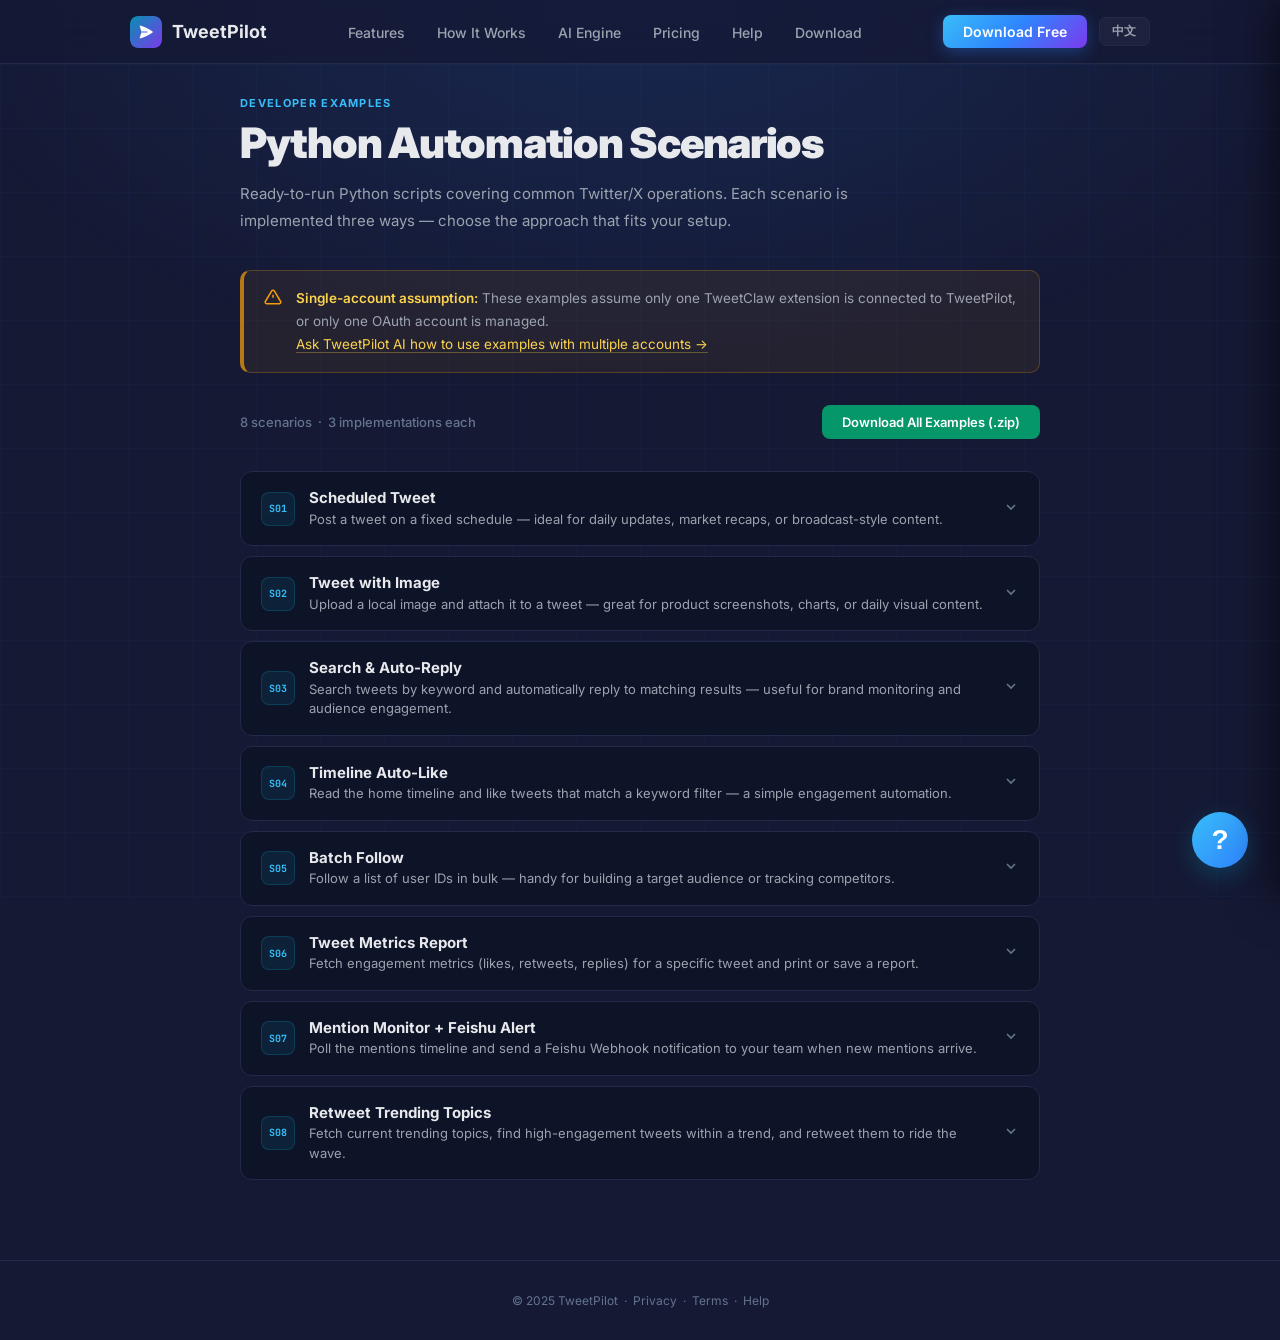
==== commit 5c8ed785: "Please provide the changes or the file diffs you would like me to summarize." ====
--- a/examples.html
+++ b/examples.html
@@ -4,8 +4,13 @@
   <meta charset="UTF-8" />
   <meta name="viewport" content="width=device-width, initial-scale=1.0" />
   <title>Scenario Examples — TweetPilot</title>
-  <script src="/i18n.js"></script>
-  <link rel="icon" type="image/png" href="/logo.png" />
+  <script src="/i18n.js?v=1.1"></script>
+  <script src="/help-widget.js?v=1.1"></script>
+  <link rel="icon" type="image/svg+xml" href="/favicon.svg" />
+  <link rel="icon" type="image/png" sizes="32x32" href="/favicon-32x32.png" />
+  <link rel="icon" type="image/png" sizes="16x16" href="/favicon-16x16.png" />
+  <link rel="apple-touch-icon" sizes="180x180" href="/apple-touch-icon.png" />
+  <link rel="shortcut icon" href="/favicon.ico" />
   <link rel="preconnect" href="https://fonts.googleapis.com" />
   <link rel="preconnect" href="https://fonts.gstatic.com" crossorigin />
   <link href="https://fonts.googleapis.com/css2?family=Inter:wght@300;400;500;600;700;800;900&family=JetBrains+Mono:wght@400;500&display=swap" rel="stylesheet" />
@@ -29,8 +34,9 @@
     .grid-bg::after { content: ''; position: absolute; inset: 0; background: radial-gradient(ellipse 80% 60% at 50% 0%, rgba(47,132,254,0.14) 0%, transparent 70%); }
 
     /* ── NAV ── */
-    nav { position: fixed; top: 0; left: 0; right: 0; z-index: 100; display: flex; align-items: center; justify-content: space-between;
-      padding: 0 40px; height: 64px; background: rgba(21, 25, 52, 0.75); backdrop-filter: blur(20px); border-bottom: 1px solid var(--color-border); }
+    nav { position: fixed; top: 0; left: 0; right: 0; z-index: 100;
+      height: 64px; background: rgba(21, 25, 52, 0.75); backdrop-filter: blur(20px); border-bottom: 1px solid var(--color-border); }
+    .nav-inner { max-width: 1100px; margin: 0 auto; display: flex; align-items: center; justify-content: space-between; height: 100%; padding: 0 40px; }
     .nav-logo { display: flex; align-items: center; gap: 10px; font-size: 18px; font-weight: 700; color: var(--color-text); text-decoration: none; }
     .nav-links { display: flex; align-items: center; gap: 32px; list-style: none; }
     .nav-links a { color: var(--color-text-muted); text-decoration: none; font-size: 14px; font-weight: 500; transition: color 200ms; }
@@ -45,7 +51,8 @@
     }
     .nav-account { color: var(--color-text-muted); font-size: 14px; font-weight: 500; padding: 7px 16px; border-radius: 8px; border: 1px solid var(--color-border); text-decoration: none; transition: all 200ms ease; }
     .nav-account:hover { color: var(--color-text); border-color: var(--color-border-bright); background: var(--color-surface-hover); }
-    .nav-lang-toggle { background: var(--color-surface); color: var(--color-text-muted); font-size: 12px; font-weight: 700; letter-spacing: 0.05em; padding: 5px 12px; border-radius: 7px; border: 1px solid var(--color-border); cursor: pointer; transition: all 200ms ease; margin-left: 4px; }
+    .nav-right { display: flex; align-items: center; gap: 12px; }
+    .nav-lang-toggle { background: var(--color-surface); color: var(--color-text-muted); font-size: 12px; font-weight: 700; letter-spacing: 0.05em; padding: 5px 12px; border-radius: 7px; border: 1px solid var(--color-border); cursor: pointer; transition: all 200ms ease; }
     .nav-lang-toggle:hover { color: var(--color-primary); }
 
     /* ── PAGE WRAPPER ── */
@@ -205,6 +212,7 @@
 <div class="grid-bg"></div>
 
 <nav>
+ <div class="nav-inner">
   <a class="nav-logo" href="/">
     <img src="logo.png" width="32" height="32" alt="TweetPilot" style="border-radius:8px;" />
     TweetPilot
@@ -217,8 +225,11 @@
     <li><a href="/help.html" data-i18n="nav.help">Help</a></li>
     <li><a href="/#download" data-i18n="nav.download">Download</a></li>
   </ul>
-  <a class="nav-cta" href="/#download" data-i18n="nav.download_free">Download Free</a>
-  <button id="lang-toggle" class="nav-lang-toggle" onclick="toggleLang()" type="button">中文</button>
+  <div class="nav-right">
+    <a class="nav-cta" href="/#download" data-i18n="nav.download_free">Download Free</a>
+    <button id="lang-toggle" class="nav-lang-toggle" onclick="toggleLang()" type="button">中文</button>
+  </div>
+ </div>
 </nav>
 
 <div class="page-wrapper">
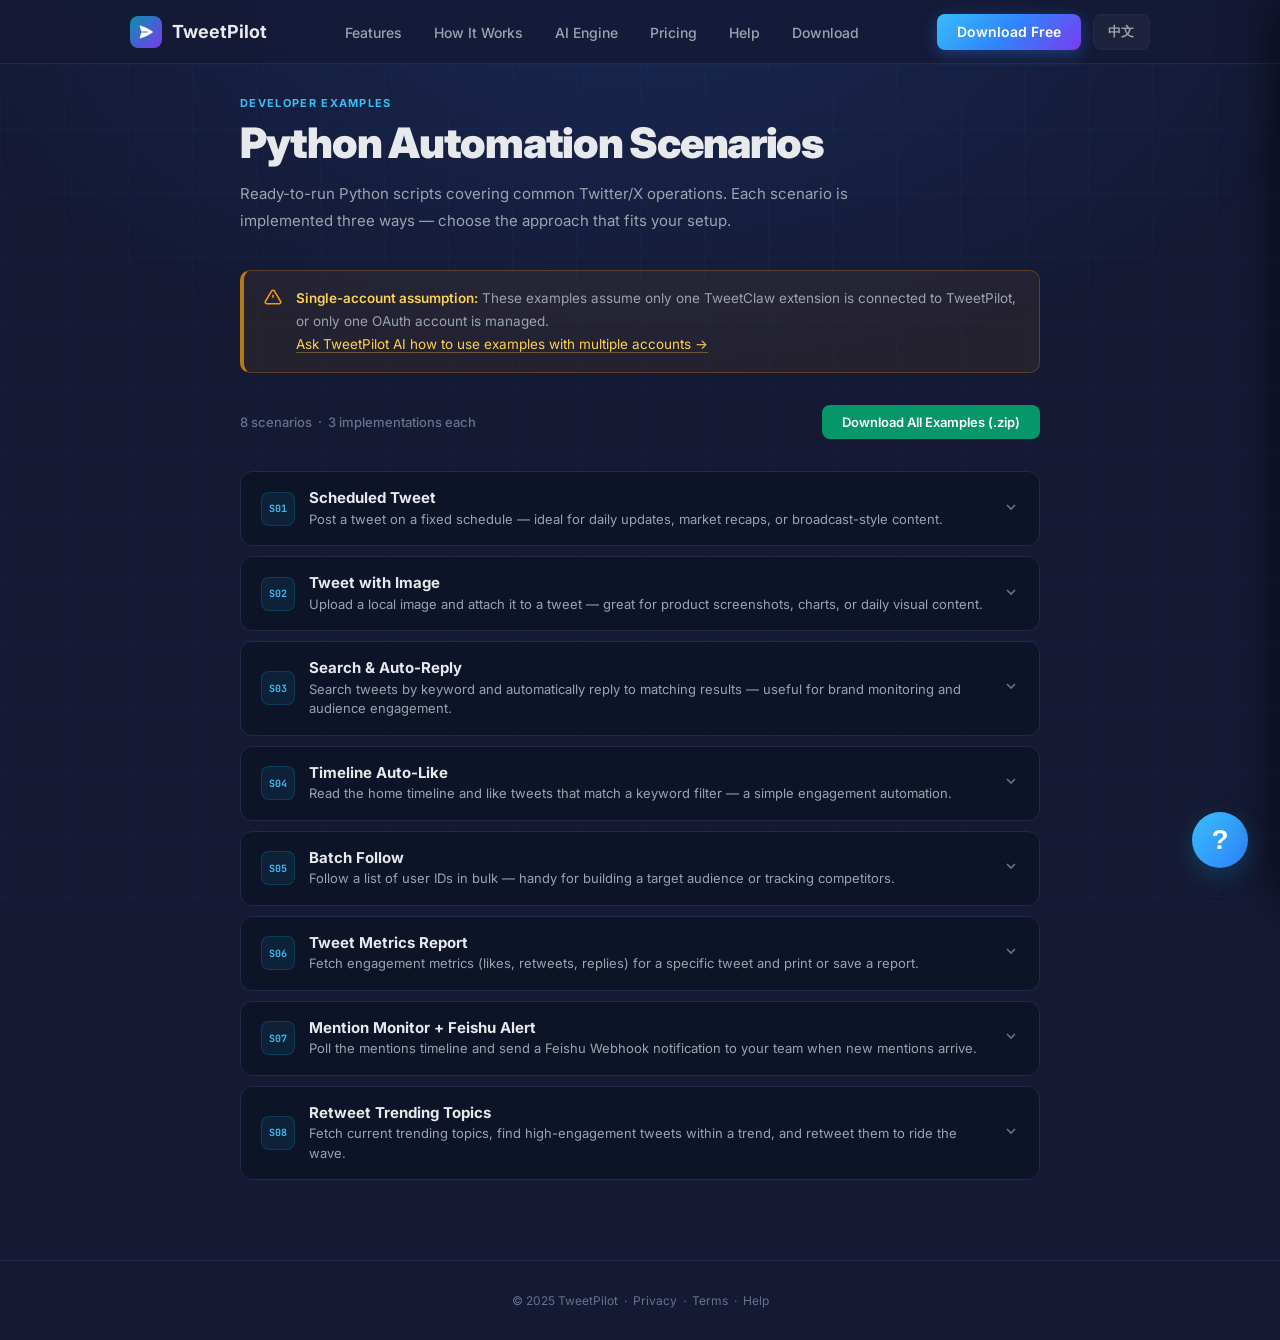
==== commit 507023ff: "Please provide the changes or the file diffs you would like me to summarize." ====
--- a/examples.html
+++ b/examples.html
@@ -4,8 +4,8 @@
   <meta charset="UTF-8" />
   <meta name="viewport" content="width=device-width, initial-scale=1.0" />
   <title>Scenario Examples — TweetPilot</title>
-  <script src="/i18n.js?v=1.1"></script>
-  <script src="/help-widget.js?v=1.1"></script>
+  <script src="/i18n.js?v=1.3"></script>
+  <script src="/help-widget.js?v=1.3"></script>
   <link rel="icon" type="image/svg+xml" href="/favicon.svg" />
   <link rel="icon" type="image/png" sizes="32x32" href="/favicon-32x32.png" />
   <link rel="icon" type="image/png" sizes="16x16" href="/favicon-16x16.png" />
@@ -42,8 +42,9 @@
     .nav-links a { color: var(--color-text-muted); text-decoration: none; font-size: 14px; font-weight: 500; transition: color 200ms; }
     .nav-links a:hover, .nav-links a.active { color: var(--color-primary); }
     .nav-cta {
+      display: inline-flex; align-items: center; justify-content: center;
       background: linear-gradient(135deg, #38BDF8 0%, #2F84FE 50%, #7C3AED 100%);
-      color: white; font-size: 14px; font-weight: 600; padding: 8px 20px; border-radius: 8px; text-decoration: none;
+      color: white; font-size: 14px; font-weight: 600; padding: 0 20px; height: 36px; border-radius: 8px; text-decoration: none;
       transition: all 200ms ease; box-shadow: 0 4px 16px rgba(47, 132, 254, 0.35);
     }
     .nav-cta:hover {
@@ -52,8 +53,8 @@
     .nav-account { color: var(--color-text-muted); font-size: 14px; font-weight: 500; padding: 7px 16px; border-radius: 8px; border: 1px solid var(--color-border); text-decoration: none; transition: all 200ms ease; }
     .nav-account:hover { color: var(--color-text); border-color: var(--color-border-bright); background: var(--color-surface-hover); }
     .nav-right { display: flex; align-items: center; gap: 12px; }
-    .nav-lang-toggle { background: var(--color-surface); color: var(--color-text-muted); font-size: 12px; font-weight: 700; letter-spacing: 0.05em; padding: 5px 12px; border-radius: 7px; border: 1px solid var(--color-border); cursor: pointer; transition: all 200ms ease; }
-    .nav-lang-toggle:hover { color: var(--color-primary); }
+    .nav-lang-toggle { display: inline-flex; align-items: center; justify-content: center; background: var(--color-surface); color: var(--color-text-muted); font-size: 13px; font-weight: 700; letter-spacing: 0.05em; padding: 0 14px; height: 36px; border-radius: 8px; border: 1px solid var(--color-border); cursor: pointer; transition: all 200ms ease; }
+    .nav-lang-toggle:hover { color: var(--color-primary); background: var(--color-surface-hover); }
 
     /* ── PAGE WRAPPER ── */
     .page-wrapper { position: relative; z-index: 1; max-width: 880px; margin: 0 auto; padding: 96px 40px 80px; }
@@ -138,12 +139,12 @@
     /* ── CODE BLOCK ── */
     .code-wrap { position: relative; margin-bottom: 16px; }
     .code-block {
-      background: #0A0F1A; border: 1px solid var(--color-border); border-radius: 10px;
-      padding: 20px 20px 20px; overflow-x: auto; overflow-y: auto;
+      background: var(--color-bg-2); border: 1px solid var(--color-border); border-radius: 10px;
+      padding: 20px 20px 20px; overflow-x: hidden; overflow-y: auto;
       max-height: 380px; min-height: 120px;
       font-family: 'JetBrains Mono', 'Fira Code', 'Courier New', monospace;
-      font-size: 13px; line-height: 1.7; color: #94A3B8;
-      white-space: pre;
+      font-size: 13px; line-height: 1.7; color: #A5F3FC;
+      white-space: pre-wrap; word-break: break-all; overflow-wrap: anywhere;
     }
     .code-block .cm { color: #4A6B8A; font-style: italic; } /* comment */
     .copy-btn {
